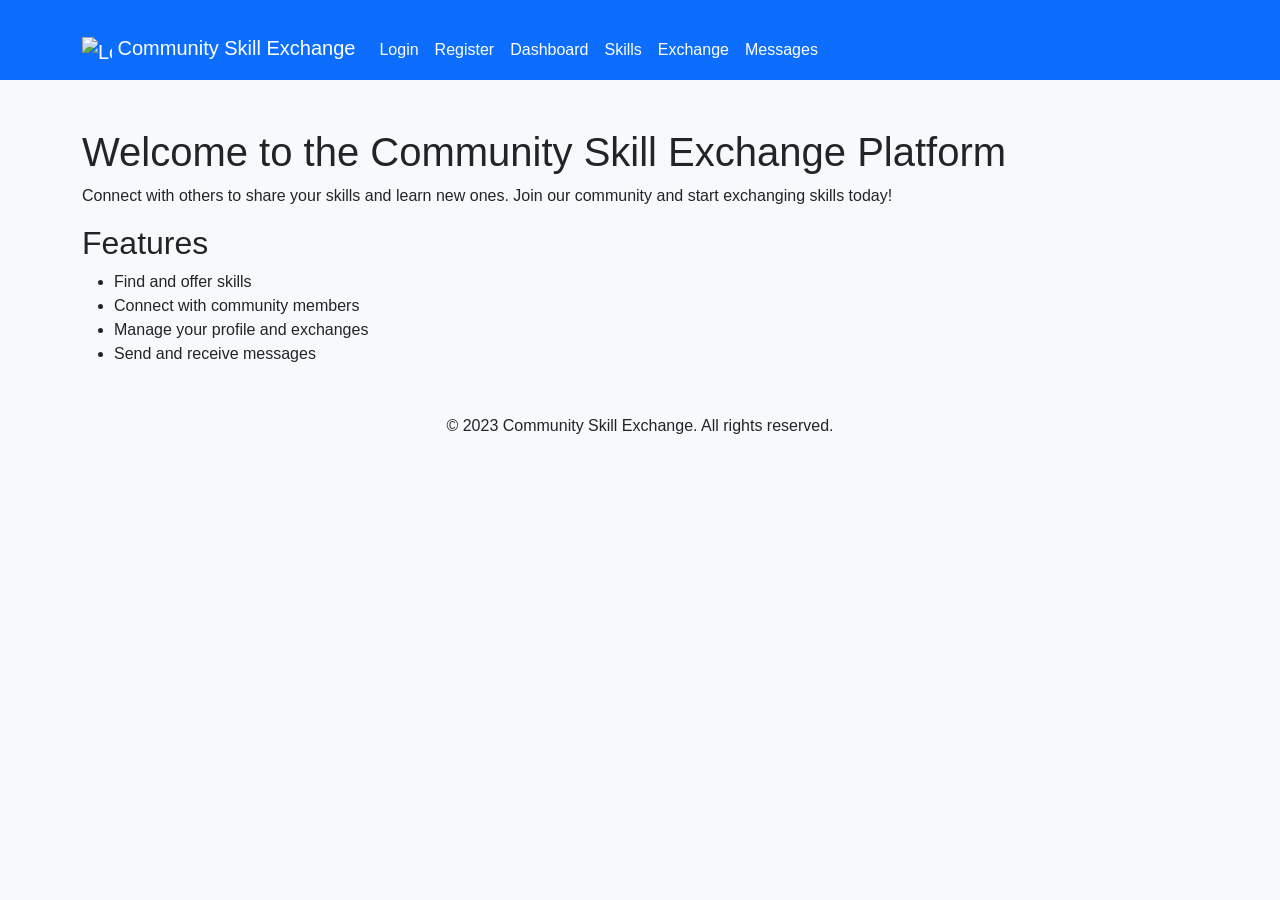
==== index.html @ 723afd42 "initial" ====
<!DOCTYPE html>
<html lang="en">
<head>
    <meta charset="UTF-8">
    <meta name="viewport" content="width=device-width, initial-scale=1.0">
    <title>Community Skill Exchange</title>
    <link href="https://cdn.jsdelivr.net/npm/bootstrap@5.3.0-alpha1/dist/css/bootstrap.min.css" rel="stylesheet">
    <link rel="stylesheet" href="css/style.css">

    <link rel="stylesheet" href="https://cdnjs.cloudflare.com/ajax/libs/font-awesome/6.2.1/css/all.min.css">
</head>
<body>
    <header>
        <nav class="navbar navbar-expand-lg navbar-dark bg-primary">
    
            <div class="container">
                <a class="navbar-brand" href="../index.html">
                    <img src="../images/logo.svg" alt="Logo" width="30" height="30" class="d-inline-block align-text-top">
                    Community Skill Exchange
                </a>
                <button class="navbar-toggler" type="button" data-bs-toggle="collapse" data-bs-target="#navbarNav" 
                        aria-controls="navbarNav" aria-expanded="false" aria-label="Toggle navigation">
                    <span class="navbar-toggler-icon"></span>
                </button>
            <div class="collapse navbar-collapse" id="navbarNav">
                <ul class="navbar-nav">
                    <li class="nav-item">
                        <a class="nav-link" href="pages/login.html">Login</a>
                    </li>
                    <li class="nav-item">
                        <a class="nav-link" href="pages/register.html">Register</a>
                    </li>
                    <li class="nav-item">
                        <a class="nav-link" href="pages/dashboard.html">Dashboard</a>
                    </li>
                    <li class="nav-item">
                        <a class="nav-link" href="pages/skills.html">Skills</a>
                    </li>
                    <li class="nav-item">
                        <a class="nav-link" href="pages/exchange.html">Exchange</a>
                    </li>
                    <li class="nav-item">
                        <a class="nav-link" href="pages/messages.html">Messages</a>
                    </li>
                </ul>
            </div>
        </nav>
    </header>
    <main class="container mt-5">
        <h1>Welcome to the Community Skill Exchange Platform</h1>
        <p>Connect with others to share your skills and learn new ones. Join our community and start exchanging skills today!</p>
        <div class="features">
            <h2>Features</h2>
            <ul>
                <li>Find and offer skills</li>
                <li>Connect with community members</li>
                <li>Manage your profile and exchanges</li>
                <li>Send and receive messages</li>
            </ul>
        </div>
    </main>
    <footer class="text-center mt-5">
        <p>&copy; 2023 Community Skill Exchange. All rights reserved.</p>
    </footer>
    <script src="https://cdn.jsdelivr.net/npm/bootstrap@5.3.0-alpha1/dist/js/bootstrap.bundle.min.js"></script>
    <script src="js/main.js"></script>
</body>
</html>
---- css/style.css ----
body {
    font-family: Arial, sans-serif;
    background-color: #f8f9fa;
    margin: 0;
    padding: 0;
}

.navbar {
    background-color: #007bff;
}

.navbar-brand, .navbar-nav .nav-link {
    color: white !important;
}

.navbar-brand:hover, .navbar-nav .nav-link:hover {
    color: #e2e6ea !important;
}

.container {
    margin-top: 20px;
}

.card {
    margin-bottom: 20px;
}

.footer {
    background-color: #343a40;
    color: white;
    text-align: center;
    padding: 10px 0;
    position: relative;
    bottom: 0;
    width: 100%;
}

.btn-custom {
    background-color: #28a745;
    color: white;
}

.btn-custom:hover {
    background-color: #218838;
}

.form-control:focus {
    border-color: #007bff;
    box-shadow: none;
}

.error-message {
    color: red;
    font-size: 0.9em;
}

.success-message {
    color: green;
    font-size: 0.9em;
}
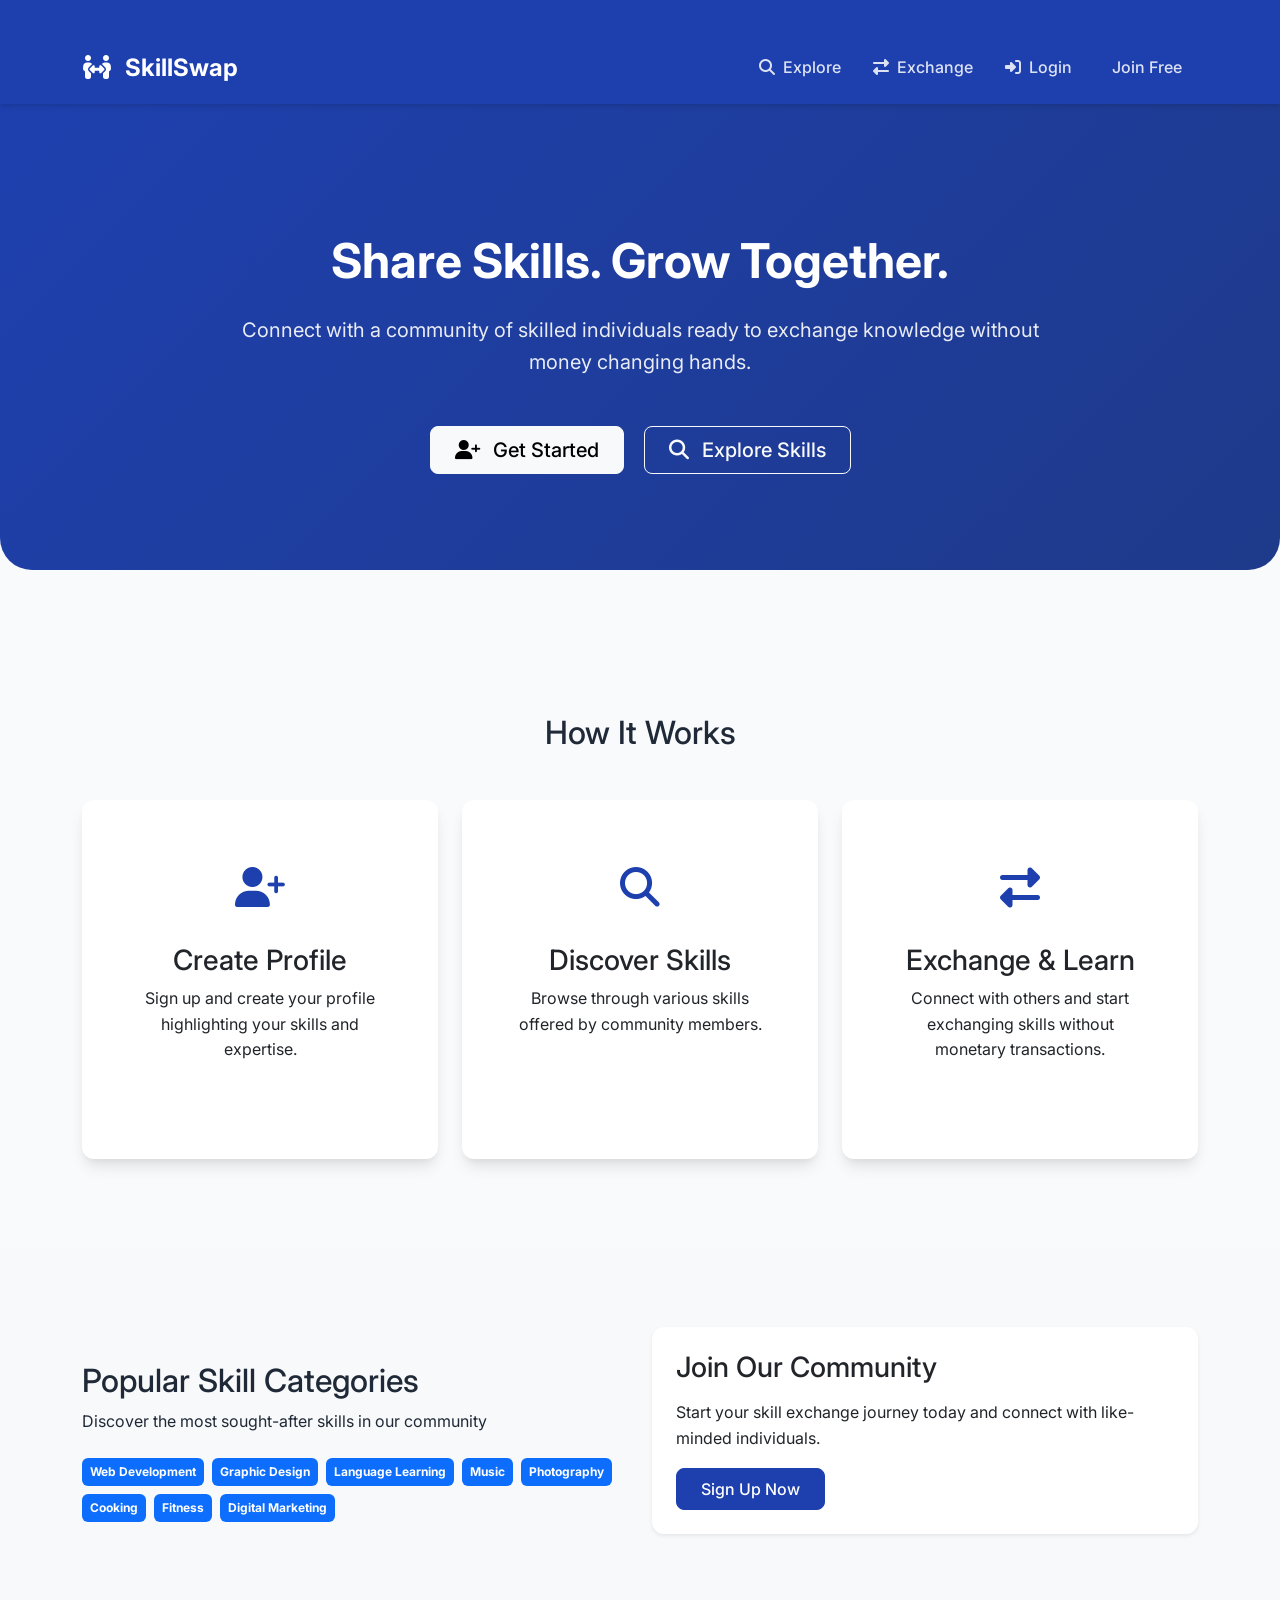
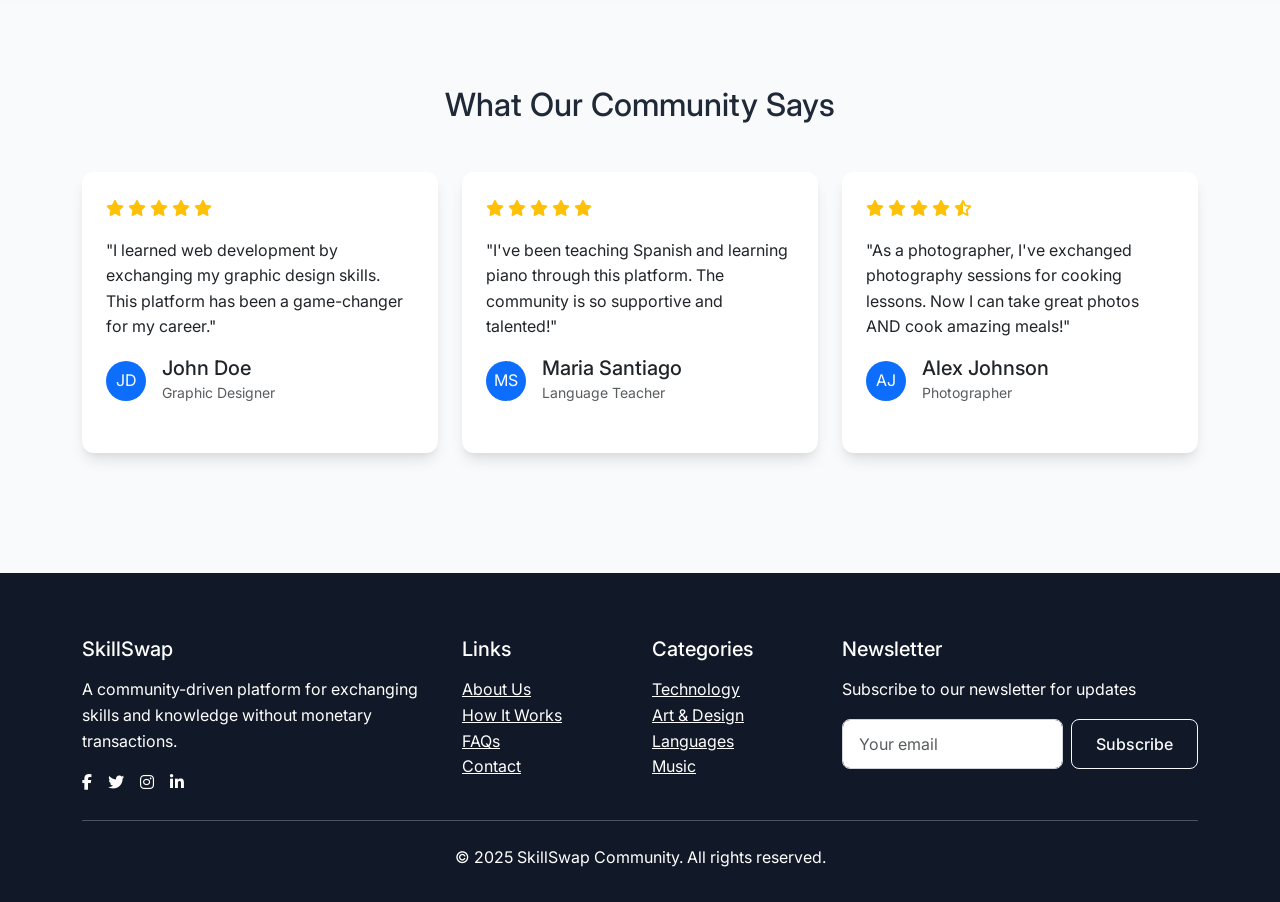
==== commit 36d7b0b8: "After Css" ====
--- a/index.html
+++ b/index.html
@@ -1,67 +1,263 @@
+
 <!DOCTYPE html>
 <html lang="en">
 <head>
     <meta charset="UTF-8">
     <meta name="viewport" content="width=device-width, initial-scale=1.0">
-    <title>Community Skill Exchange</title>
+    <title>Community Skill Exchange - Share & Learn Skills</title>
+    <link rel="preconnect" href="https://fonts.googleapis.com">
+    <link rel="preconnect" href="https://fonts.gstatic.com" crossorigin>
+    <link href="https://fonts.googleapis.com/css2?family=Inter:wght@300;400;500;600;700&display=swap" rel="stylesheet">
     <link href="https://cdn.jsdelivr.net/npm/bootstrap@5.3.0-alpha1/dist/css/bootstrap.min.css" rel="stylesheet">
+    <link rel="stylesheet" href="https://cdnjs.cloudflare.com/ajax/libs/font-awesome/6.2.1/css/all.min.css">
     <link rel="stylesheet" href="css/style.css">
-
-    <link rel="stylesheet" href="https://cdnjs.cloudflare.com/ajax/libs/font-awesome/6.2.1/css/all.min.css">
 </head>
 <body>
     <header>
-        <nav class="navbar navbar-expand-lg navbar-dark bg-primary">
-    
-            <div class="container">
-                <a class="navbar-brand" href="../index.html">
-                    <img src="../images/logo.svg" alt="Logo" width="30" height="30" class="d-inline-block align-text-top">
-                    Community Skill Exchange
+        <nav class="navbar navbar-expand-lg navbar-dark">
+            <div class="container">
+                <a class="navbar-brand" href="index.html">
+                    <i class="fas fa-people-arrows me-2"></i>
+                    SkillSwap
                 </a>
                 <button class="navbar-toggler" type="button" data-bs-toggle="collapse" data-bs-target="#navbarNav" 
                         aria-controls="navbarNav" aria-expanded="false" aria-label="Toggle navigation">
                     <span class="navbar-toggler-icon"></span>
                 </button>
-            <div class="collapse navbar-collapse" id="navbarNav">
-                <ul class="navbar-nav">
-                    <li class="nav-item">
-                        <a class="nav-link" href="pages/login.html">Login</a>
-                    </li>
-                    <li class="nav-item">
-                        <a class="nav-link" href="pages/register.html">Register</a>
-                    </li>
-                    <li class="nav-item">
-                        <a class="nav-link" href="pages/dashboard.html">Dashboard</a>
-                    </li>
-                    <li class="nav-item">
-                        <a class="nav-link" href="pages/skills.html">Skills</a>
-                    </li>
-                    <li class="nav-item">
-                        <a class="nav-link" href="pages/exchange.html">Exchange</a>
-                    </li>
-                    <li class="nav-item">
-                        <a class="nav-link" href="pages/messages.html">Messages</a>
-                    </li>
-                </ul>
+                <div class="collapse navbar-collapse" id="navbarNav">
+                    <ul class="navbar-nav ms-auto">
+                        <li class="nav-item">
+                            <a class="nav-link" href="pages/skills.html">
+                                <i class="fas fa-search me-1"></i> Explore
+                            </a>
+                        </li>
+                        <li class="nav-item">
+                            <a class="nav-link" href="pages/exchange.html">
+                                <i class="fas fa-exchange-alt me-1"></i> Exchange
+                            </a>
+                        </li>
+                        <li class="nav-item">
+                            <a class="nav-link" href="pages/login.html">
+                                <i class="fas fa-sign-in-alt me-1"></i> Login
+                            </a>
+                        </li>
+                        <li class="nav-item">
+                            <a class="nav-link btn btn-outline-light ms-2 px-3" href="pages/register.html">
+                                Join Free
+                            </a>
+                        </li>
+                    </ul>
+                </div>
             </div>
         </nav>
+        
+        <section class="hero-section">
+            <div class="container">
+                <h1 class="animate-on-scroll">Share Skills. Grow Together.</h1>
+                <p class="mb-4 animate-on-scroll">Connect with a community of skilled individuals ready to exchange knowledge without money changing hands.</p>
+                <div class="mt-5 animate-on-scroll">
+                    <a href="pages/register.html" class="btn btn-light btn-lg me-3">
+                        <i class="fas fa-user-plus me-2"></i> Get Started
+                    </a>
+                    <a href="pages/skills.html" class="btn btn-outline-light btn-lg">
+                        <i class="fas fa-search me-2"></i> Explore Skills
+                    </a>
+                </div>
+            </div>
+        </section>
     </header>
-    <main class="container mt-5">
-        <h1>Welcome to the Community Skill Exchange Platform</h1>
-        <p>Connect with others to share your skills and learn new ones. Join our community and start exchanging skills today!</p>
-        <div class="features">
-            <h2>Features</h2>
-            <ul>
-                <li>Find and offer skills</li>
-                <li>Connect with community members</li>
-                <li>Manage your profile and exchanges</li>
-                <li>Send and receive messages</li>
-            </ul>
+    
+    <main>
+        <section class="features-section">
+            <div class="container">
+                <h2 class="text-center mb-5">How It Works</h2>
+                <div class="row">
+                    <div class="col-md-4 mb-4 animate-on-scroll">
+                        <div class="card feature-card h-100">
+                            <div class="card-body">
+                                <div class="feature-icon">
+                                    <i class="fas fa-user-plus"></i>
+                                </div>
+                                <h3>Create Profile</h3>
+                                <p>Sign up and create your profile highlighting your skills and expertise.</p>
+                            </div>
+                        </div>
+                    </div>
+                    <div class="col-md-4 mb-4 animate-on-scroll">
+                        <div class="card feature-card h-100">
+                            <div class="card-body">
+                                <div class="feature-icon">
+                                    <i class="fas fa-search"></i>
+                                </div>
+                                <h3>Discover Skills</h3>
+                                <p>Browse through various skills offered by community members.</p>
+                            </div>
+                        </div>
+                    </div>
+                    <div class="col-md-4 mb-4 animate-on-scroll">
+                        <div class="card feature-card h-100">
+                            <div class="card-body">
+                                <div class="feature-icon">
+                                    <i class="fas fa-exchange-alt"></i>
+                                </div>
+                                <h3>Exchange & Learn</h3>
+                                <p>Connect with others and start exchanging skills without monetary transactions.</p>
+                            </div>
+                        </div>
+                    </div>
+                </div>
+            </div>
+        </section>
+        
+        <section class="bg-light py-5 animate-on-scroll">
+            <div class="container">
+                <div class="row align-items-center">
+                    <div class="col-lg-6 mb-4 mb-lg-0">
+                        <h2>Popular Skill Categories</h2>
+                        <p class="mb-4">Discover the most sought-after skills in our community</p>
+                        <div class="d-flex flex-wrap gap-2">
+                            <span class="badge bg-primary p-2">Web Development</span>
+                            <span class="badge bg-primary p-2">Graphic Design</span>
+                            <span class="badge bg-primary p-2">Language Learning</span>
+                            <span class="badge bg-primary p-2">Music</span>
+                            <span class="badge bg-primary p-2">Photography</span>
+                            <span class="badge bg-primary p-2">Cooking</span>
+                            <span class="badge bg-primary p-2">Fitness</span>
+                            <span class="badge bg-primary p-2">Digital Marketing</span>
+                        </div>
+                    </div>
+                    <div class="col-lg-6">
+                        <div class="card border-0 shadow-sm">
+                            <div class="card-body p-4">
+                                <h3 class="mb-3">Join Our Community</h3>
+                                <p>Start your skill exchange journey today and connect with like-minded individuals.</p>
+                                <a href="pages/register.html" class="btn btn-primary">Sign Up Now</a>
+                            </div>
+                        </div>
+                    </div>
+                </div>
+            </div>
+        </section>
+        
+        <section class="py-5 animate-on-scroll">
+            <div class="container">
+                <h2 class="text-center mb-5">What Our Community Says</h2>
+                <div class="row">
+                    <div class="col-md-4 mb-4">
+                        <div class="card h-100">
+                            <div class="card-body">
+                                <div class="mb-3">
+                                    <i class="fas fa-star text-warning"></i>
+                                    <i class="fas fa-star text-warning"></i>
+                                    <i class="fas fa-star text-warning"></i>
+                                    <i class="fas fa-star text-warning"></i>
+                                    <i class="fas fa-star text-warning"></i>
+                                </div>
+                                <p class="card-text">"I learned web development by exchanging my graphic design skills. This platform has been a game-changer for my career."</p>
+                                <div class="d-flex align-items-center mt-3">
+                                    <div class="bg-primary rounded-circle text-white d-flex align-items-center justify-content-center" style="width: 40px; height: 40px;">JD</div>
+                                    <div class="ms-3">
+                                        <h5 class="mb-0">John Doe</h5>
+                                        <small class="text-muted">Graphic Designer</small>
+                                    </div>
+                                </div>
+                            </div>
+                        </div>
+                    </div>
+                    <div class="col-md-4 mb-4">
+                        <div class="card h-100">
+                            <div class="card-body">
+                                <div class="mb-3">
+                                    <i class="fas fa-star text-warning"></i>
+                                    <i class="fas fa-star text-warning"></i>
+                                    <i class="fas fa-star text-warning"></i>
+                                    <i class="fas fa-star text-warning"></i>
+                                    <i class="fas fa-star text-warning"></i>
+                                </div>
+                                <p class="card-text">"I've been teaching Spanish and learning piano through this platform. The community is so supportive and talented!"</p>
+                                <div class="d-flex align-items-center mt-3">
+                                    <div class="bg-primary rounded-circle text-white d-flex align-items-center justify-content-center" style="width: 40px; height: 40px;">MS</div>
+                                    <div class="ms-3">
+                                        <h5 class="mb-0">Maria Santiago</h5>
+                                        <small class="text-muted">Language Teacher</small>
+                                    </div>
+                                </div>
+                            </div>
+                        </div>
+                    </div>
+                    <div class="col-md-4 mb-4">
+                        <div class="card h-100">
+                            <div class="card-body">
+                                <div class="mb-3">
+                                    <i class="fas fa-star text-warning"></i>
+                                    <i class="fas fa-star text-warning"></i>
+                                    <i class="fas fa-star text-warning"></i>
+                                    <i class="fas fa-star text-warning"></i>
+                                    <i class="fas fa-star-half-alt text-warning"></i>
+                                </div>
+                                <p class="card-text">"As a photographer, I've exchanged photography sessions for cooking lessons. Now I can take great photos AND cook amazing meals!"</p>
+                                <div class="d-flex align-items-center mt-3">
+                                    <div class="bg-primary rounded-circle text-white d-flex align-items-center justify-content-center" style="width: 40px; height: 40px;">AJ</div>
+                                    <div class="ms-3">
+                                        <h5 class="mb-0">Alex Johnson</h5>
+                                        <small class="text-muted">Photographer</small>
+                                    </div>
+                                </div>
+                            </div>
+                        </div>
+                    </div>
+                </div>
+            </div>
+        </section>
+    </main>
+    
+    <footer class="footer">
+        <div class="container">
+            <div class="row">
+                <div class="col-md-4 mb-4 mb-md-0">
+                    <h5 class="mb-3">SkillSwap</h5>
+                    <p>A community-driven platform for exchanging skills and knowledge without monetary transactions.</p>
+                    <div class="d-flex gap-3 mt-3">
+                        <a href="#" class="text-white"><i class="fab fa-facebook-f"></i></a>
+                        <a href="#" class="text-white"><i class="fab fa-twitter"></i></a>
+                        <a href="#" class="text-white"><i class="fab fa-instagram"></i></a>
+                        <a href="#" class="text-white"><i class="fab fa-linkedin-in"></i></a>
+                    </div>
+                </div>
+                <div class="col-md-2 mb-4 mb-md-0">
+                    <h5 class="mb-3">Links</h5>
+                    <ul class="list-unstyled">
+                        <li><a href="#" class="text-white">About Us</a></li>
+                        <li><a href="#" class="text-white">How It Works</a></li>
+                        <li><a href="#" class="text-white">FAQs</a></li>
+                        <li><a href="#" class="text-white">Contact</a></li>
+                    </ul>
+                </div>
+                <div class="col-md-2 mb-4 mb-md-0">
+                    <h5 class="mb-3">Categories</h5>
+                    <ul class="list-unstyled">
+                        <li><a href="#" class="text-white">Technology</a></li>
+                        <li><a href="#" class="text-white">Art & Design</a></li>
+                        <li><a href="#" class="text-white">Languages</a></li>
+                        <li><a href="#" class="text-white">Music</a></li>
+                    </ul>
+                </div>
+                <div class="col-md-4">
+                    <h5 class="mb-3">Newsletter</h5>
+                    <p>Subscribe to our newsletter for updates</p>
+                    <form class="d-flex">
+                        <input type="email" class="form-control me-2" placeholder="Your email">
+                        <button class="btn btn-outline-light" type="submit">Subscribe</button>
+                    </form>
+                </div>
+            </div>
+            <hr class="my-4 bg-white">
+            <div class="text-center">
+                <p class="mb-0">&copy; 2025 SkillSwap Community. All rights reserved.</p>
+            </div>
         </div>
-    </main>
-    <footer class="text-center mt-5">
-        <p>&copy; 2023 Community Skill Exchange. All rights reserved.</p>
     </footer>
+
     <script src="https://cdn.jsdelivr.net/npm/bootstrap@5.3.0-alpha1/dist/js/bootstrap.bundle.min.js"></script>
     <script src="js/main.js"></script>
 </body>
--- a/css/style.css
+++ b/css/style.css
@@ -1,60 +1,269 @@
-body {
-    font-family: Arial, sans-serif;
-    background-color: #f8f9fa;
+:root {
+    --primary-color: #1E40AF;   /* Deep blue for a robust, professional feel */
+    --primary-dark: #1E3A8A;    /* A slightly darker shade to emphasize elements */
+    --secondary-color: #F59E0B; /* Warm amber to offer a friendly accent */
+    --secondary-dark: #D97706;  /* A deeper amber for active states or highlights */
+    --light-color: #F3F4F6;     /* Soft light gray, keeping the design airy */
+    --dark-color: #111827;      /* Nearly black for strong text contrast */
+    --gray-color: #6B7280;      /* Medium gray for subtle details */
+    --danger-color: #DC2626;    /* A clear red to signal warnings/errors */
+    --success-color: #16A34A;   /* A vibrant green for success states */
+  }
+  body {
+    font-family: 'Inter', -apple-system, BlinkMacSystemFont, sans-serif;
+    background-color: #f9fafb;
     margin: 0;
     padding: 0;
-}
-
-.navbar {
-    background-color: #007bff;
-}
-
-.navbar-brand, .navbar-nav .nav-link {
+    color: #1f2937;
+    line-height: 1.6;
+  }
+  
+
+  .navbar {
+    background-color: var(--primary-color);
+    box-shadow: 0 4px 6px -1px rgba(0, 0, 0, 0.1), 0 2px 4px -1px rgba(0, 0, 0, 0.06);
+    padding: 0.75rem 0;
+  }
+  
+  .navbar-brand {
+    font-weight: 700;
+    font-size: 1.5rem;
+  }
+  
+  .navbar-dark .navbar-nav .nav-link {
+    color: rgba(255, 255, 255, 0.85) !important;
+    font-weight: 500;
+    transition: color 0.15s ease-in-out;
+    padding: 0.5rem 1rem;
+    border-radius: 0.25rem;
+  }
+  
+  .navbar-dark .navbar-nav .nav-link:hover {
     color: white !important;
-}
-
-.navbar-brand:hover, .navbar-nav .nav-link:hover {
-    color: #e2e6ea !important;
-}
-
-.container {
-    margin-top: 20px;
-}
-
-.card {
-    margin-bottom: 20px;
-}
-
-.footer {
-    background-color: #343a40;
+    background-color: rgba(255, 255, 255, 0.1);
+  }
+  
+  .navbar-dark .navbar-nav .nav-link.active {
+    color: white !important;
+    background-color: rgba(255, 255, 255, 0.2);
+  }
+  
+
+  .container {
+    margin-top: 2rem;
+  }
+  
+  .card {
+    border: none;
+    border-radius: 0.75rem;
+    box-shadow: 0 10px 15px -3px rgba(0, 0, 0, 0.1), 0 4px 6px -2px rgba(0, 0, 0, 0.05);
+    margin-bottom: 1.5rem;
+    transition: transform 0.2s ease, box-shadow 0.2s ease;
+  }
+  
+  .card:hover {
+    transform: translateY(-5px);
+    box-shadow: 0 20px 25px -5px rgba(0, 0, 0, 0.1), 0 10px 10px -5px rgba(0, 0, 0, 0.04);
+  }
+  
+  .card-body {
+    padding: 1.5rem;
+  }
+  
+  .card-title {
+    color: var(--dark-color);
+    font-weight: 600;
+    margin-bottom: 1rem;
+  }
+  
+
+  .btn {
+    padding: 0.5rem 1.5rem;
+    border-radius: 0.5rem;
+    font-weight: 500;
+    transition: all 0.2s ease;
+  }
+  
+  .btn-primary {
+    background-color: var(--primary-color);
+    border-color: var(--primary-color);
+  }
+  
+  .btn-primary:hover, .btn-primary:focus {
+    background-color: var(--primary-dark);
+    border-color: var(--primary-dark);
+    transform: translateY(-1px);
+    box-shadow: 0 4px 6px -1px rgba(0, 0, 0, 0.1), 0 2px 4px -1px rgba(0, 0, 0, 0.06);
+  }
+  
+  .btn-secondary {
+    background-color: var(--secondary-color);
+    border-color: var(--secondary-color);
+  }
+  
+  .btn-secondary:hover, .btn-secondary:focus {
+    background-color: var(--secondary-dark);
+    border-color: var(--secondary-dark);
+  }
+  
+
+  .form-control {
+    border-radius: 0.5rem;
+    padding: 0.75rem 1rem;
+    border: 1px solid #d1d5db;
+    transition: border-color 0.15s ease-in-out, box-shadow 0.15s ease-in-out;
+  }
+  
+  .form-control:focus {
+    border-color: var(--primary-color);
+    box-shadow: 0 0 0 3px rgba(79, 70, 229, 0.25);
+  }
+  
+  .form-label {
+    font-weight: 500;
+    margin-bottom: 0.5rem;
+    color: #4b5563;
+  }
+  
+
+  .error-message {
+    color: var(--danger-color);
+    font-size: 0.875rem;
+    margin-top: 0.25rem;
+  }
+  
+  .success-message {
+    color: var(--success-color);
+    font-size: 0.875rem;
+    margin-top: 0.25rem;
+  }
+  
+
+  .footer {
+    background-color: var(--dark-color);
+    color: white;
+    padding: 2rem 0;
+    margin-top: 3rem;
+  }
+  
+
+  .hero-section {
+    padding: 6rem 0;
+    background: linear-gradient(135deg, var(--primary-color), var(--primary-dark));
     color: white;
     text-align: center;
-    padding: 10px 0;
-    position: relative;
-    bottom: 0;
-    width: 100%;
-}
-
-.btn-custom {
-    background-color: #28a745;
-    color: white;
-}
-
-.btn-custom:hover {
-    background-color: #218838;
-}
-
-.form-control:focus {
-    border-color: #007bff;
-    box-shadow: none;
-}
-
-.error-message {
-    color: red;
-    font-size: 0.9em;
-}
-
-.success-message {
-    color: green;
-    font-size: 0.9em;
-}+    border-radius: 0 0 2rem 2rem;
+    margin-bottom: 3rem;
+  }
+  
+  .hero-section h1 {
+    font-size: 3rem;
+    font-weight: 700;
+    margin-bottom: 1.5rem;
+  }
+  
+  .hero-section p {
+    font-size: 1.25rem;
+    max-width: 800px;
+    margin: 0 auto;
+    opacity: 0.9;
+  }
+  
+  .features-section {
+    padding: 4rem 0;
+  }
+  
+  .feature-card {
+    text-align: center;
+    padding: 2rem;
+  }
+  
+  .feature-icon {
+    font-size: 2.5rem;
+    color: var(--primary-color);
+    margin-bottom: 1.5rem;
+  }
+  
+
+  .skill-card {
+    height: 100%;
+    display: flex;
+    flex-direction: column;
+  }
+  
+  .skill-card .card-body {
+    flex: 1;
+  }
+  
+  .skill-level {
+    display: inline-block;
+    padding: 0.25rem 0.75rem;
+    border-radius: 9999px;
+    font-size: 0.75rem;
+    font-weight: 600;
+    margin-bottom: 1rem;
+  }
+  
+  .level-beginner {
+    background-color: #dbeafe;
+    color: #1e40af;
+  }
+  
+  .level-intermediate {
+    background-color: #fef3c7;
+    color: #92400e;
+  }
+  
+  .level-expert {
+    background-color: #dcfce7;
+    color: #166534;
+  }
+  
+
+  .profile-header {
+    background-color: white;
+    padding: 2rem;
+    border-radius: 0.75rem;
+    box-shadow: 0 4px 6px -1px rgba(0, 0, 0, 0.1), 0 2px 4px -1px rgba(0, 0, 0, 0.06);
+    margin-bottom: 2rem;
+  }
+  
+  .profile-avatar {
+    width: 120px;
+    height: 120px;
+    border-radius: 50%;
+    object-fit: cover;
+    border: 4px solid white;
+    box-shadow: 0 4px 6px -1px rgba(0, 0, 0, 0.1);
+  }
+  
+
+  .message-list {
+    max-height: 500px;
+    overflow-y: auto;
+  }
+  
+  .message-item {
+    border-radius: 0.5rem;
+    margin-bottom: 1rem;
+    transition: transform 0.2s ease;
+  }
+  
+  .message-item:hover {
+    transform: translateX(5px);
+  }
+  
+
+  .bg-gradient-primary {
+    background: linear-gradient(135deg, var(--primary-color), var(--primary-dark));
+  }
+  
+  .text-gradient {
+    background: linear-gradient(135deg, var(--primary-color), var(--secondary-color));
+    -webkit-background-clip: text;
+    background-clip: text;
+    -webkit-text-fill-color: transparent;
+    color: transparent;
+  } 
+
+  
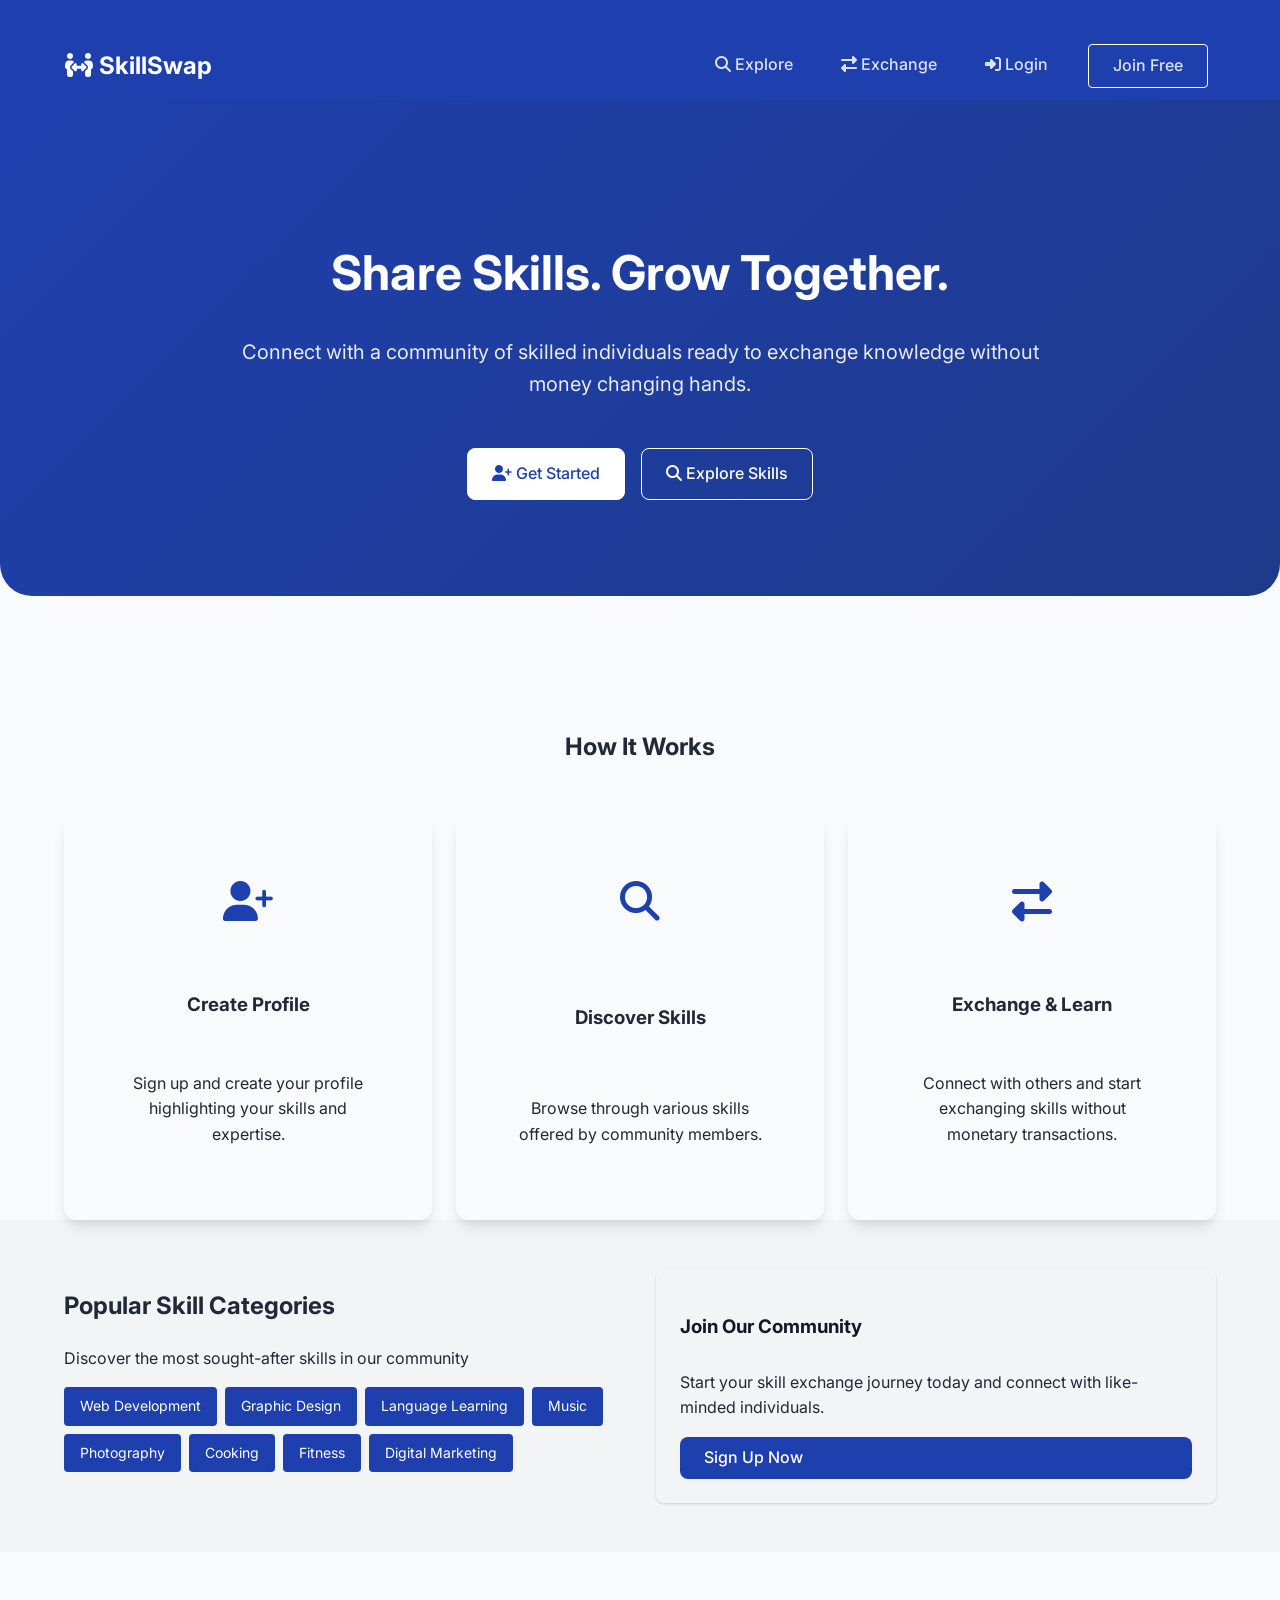
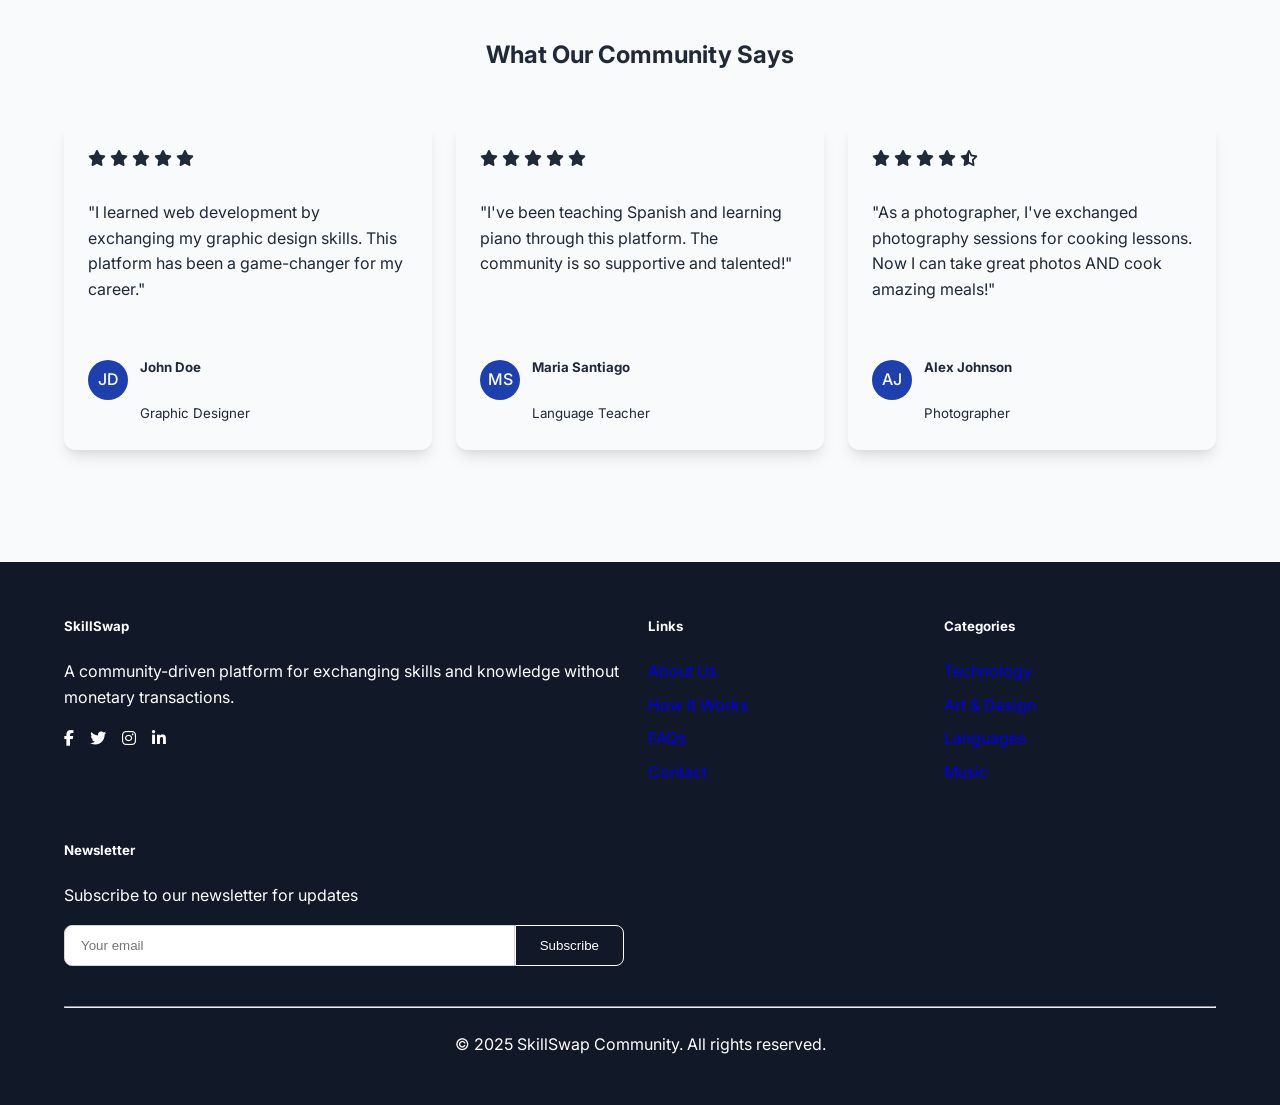
==== commit 42b8c0ac: "Before dynamicness" ====
--- a/index.html
+++ b/index.html
@@ -1,4 +1,5 @@
 
+<!-- 
 <!DOCTYPE html>
 <html lang="en">
 <head>
@@ -261,4 +262,265 @@
     <script src="https://cdn.jsdelivr.net/npm/bootstrap@5.3.0-alpha1/dist/js/bootstrap.bundle.min.js"></script>
     <script src="js/main.js"></script>
 </body>
+</html> -->
+<!DOCTYPE html>
+<html lang="en">
+<head>
+    <meta charset="UTF-8">
+    <meta name="viewport" content="width=device-width, initial-scale=1.0">
+    <title>Community Skill Exchange - Share & Learn Skills</title>
+    <link rel="preconnect" href="https://fonts.googleapis.com">
+    <link rel="preconnect" href="https://fonts.gstatic.com" crossorigin>
+    <link href="https://fonts.googleapis.com/css2?family=Inter:wght@300;400;500;600;700&display=swap" rel="stylesheet">
+    <!-- REMOVED Bootstrap CSS -->
+    <link rel="stylesheet" href="https://cdnjs.cloudflare.com/ajax/libs/font-awesome/6.2.1/css/all.min.css">
+    <link rel="stylesheet" href="css/index.css">  <!-- Link to the new index.css -->
+</head>
+<body data-pg-name="index">
+    <header>
+        <nav class="site-navbar">
+            <div class="navbar-container">
+                <a class="navbar-brand" href="index.html">
+                    <i class="fas fa-people-arrows me-2"></i>
+                    SkillSwap
+                </a>
+                <button class="navbar-toggler" type="button" data-bs-toggle="collapse" data-bs-target="#navbarNav" 
+                        aria-controls="navbarNav" aria-expanded="false" aria-label="Toggle navigation">
+                    <span class="navbar-toggler-icon"></span>
+                </button>
+                <div class="navbar-collapse" id="navbarNav">
+                    <ul class="navbar-nav">
+                        <li class="nav-item">
+                            <a class="nav-link" href="pages/skills.html">
+                                <i class="fas fa-search me-1"></i> Explore
+                            </a>
+                        </li>
+                        <li class="nav-item">
+                            <a class="nav-link" href="pages/exchange.html">
+                                <i class="fas fa-exchange-alt me-1"></i> Exchange
+                            </a>
+                        </li>
+                        <li class="nav-item">
+                            <a class="nav-link" href="pages/login.html">
+                                <i class="fas fa-sign-in-alt me-1"></i> Login
+                            </a>
+                        </li>
+                        <li class="nav-item">
+                            <a class="nav-link nav-btn" href="pages/register.html">
+                                Join Free
+                            </a>
+                        </li>
+                    </ul>
+                </div>
+            </div>
+        </nav>
+        
+        <section class="hero-section">
+            <div class="hero-container">
+                <h1 class="animate-on-scroll">Share Skills. Grow Together.</h1>
+                <p class="mb-4 animate-on-scroll">Connect with a community of skilled individuals ready to exchange knowledge without money changing hands.</p>
+                <div class="hero-buttons animate-on-scroll">
+                    <a href="pages/register.html" class="hero-btn hero-btn-primary">
+                        <i class="fas fa-user-plus me-2"></i> Get Started
+                    </a>
+                    <a href="pages/skills.html" class="hero-btn hero-btn-secondary">
+                        <i class="fas fa-search me-2"></i> Explore Skills
+                    </a>
+                </div>
+            </div>
+        </section>
+    </header>
+    
+    <main>
+        <section class="features-section">
+            <div class="features-container">
+                <h2 class="section-title">How It Works</h2>
+                <div class="features-grid">
+                    <div class="feature-item animate-on-scroll">
+                        <div class="feature-card">
+                            <div class="card-body">
+                                <div class="feature-icon">
+                                    <i class="fas fa-user-plus"></i>
+                                </div>
+                                <h3>Create Profile</h3>
+                                <p>Sign up and create your profile highlighting your skills and expertise.</p>
+                            </div>
+                        </div>
+                    </div>
+                    <div class="feature-item animate-on-scroll">
+                        <div class="feature-card">
+                            <div class="card-body">
+                                <div class="feature-icon">
+                                    <i class="fas fa-search"></i>
+                                </div>
+                                <h3>Discover Skills</h3>
+                                <p>Browse through various skills offered by community members.</p>
+                            </div>
+                        </div>
+                    </div>
+                    <div class="feature-item animate-on-scroll">
+                        <div class="feature-card">
+                            <div class="card-body">
+                                <div class="feature-icon">
+                                    <i class="fas fa-exchange-alt"></i>
+                                </div>
+                                <h3>Exchange & Learn</h3>
+                                <p>Connect with others and start exchanging skills without monetary transactions.</p>
+                            </div>
+                        </div>
+                    </div>
+                </div>
+            </div>
+        </section>
+        
+        <section class="popular-skills-section">
+            <div class="popular-skills-container">
+                <div class="popular-skills-content">
+                    <div class="skills-info">
+                        <h2>Popular Skill Categories</h2>
+                        <p class="mb-4">Discover the most sought-after skills in our community</p>
+                        <div class="skill-badges">
+                            <span class="skill-badge">Web Development</span>
+                            <span class="skill-badge">Graphic Design</span>
+                            <span class="skill-badge">Language Learning</span>
+                            <span class="skill-badge">Music</span>
+                            <span class="skill-badge">Photography</span>
+                            <span class="skill-badge">Cooking</span>
+                            <span class="skill-badge">Fitness</span>
+                            <span class="skill-badge">Digital Marketing</span>
+                        </div>
+                    </div>
+                    <div class="join-community-card">
+                        <div class="card-body">
+                            <h3 class="mb-3">Join Our Community</h3>
+                            <p>Start your skill exchange journey today and connect with like-minded individuals.</p>
+                            <a href="pages/register.html" class="cta-btn">Sign Up Now</a>
+                        </div>
+                    </div>
+                </div>
+            </div>
+        </section>
+        
+        <section class="testimonials-section">
+            <div class="testimonials-container">
+                <h2 class="section-title">What Our Community Says</h2>
+                <div class="testimonials-grid">
+                    <div class="testimonial-item">
+                        <div class="testimonial-card">
+                            <div class="card-body">
+                                <div class="stars">
+                                    <i class="fas fa-star text-warning"></i>
+                                    <i class="fas fa-star text-warning"></i>
+                                    <i class="fas fa-star text-warning"></i>
+                                    <i class="fas fa-star text-warning"></i>
+                                    <i class="fas fa-star text-warning"></i>
+                                </div>
+                                <p class="card-text">"I learned web development by exchanging my graphic design skills. This platform has been a game-changer for my career."</p>
+                                <div class="testimonial-author">
+                                    <div class="author-avatar">JD</div>
+                                    <div class="author-info">
+                                        <h5 class="mb-0">John Doe</h5>
+                                        <small class="text-muted">Graphic Designer</small>
+                                    </div>
+                                </div>
+                            </div>
+                        </div>
+                    </div>
+                    <div class="testimonial-item">
+                        <div class="testimonial-card">
+                            <div class="card-body">
+                                <div class="stars">
+                                    <i class="fas fa-star text-warning"></i>
+                                    <i class="fas fa-star text-warning"></i>
+                                    <i class="fas fa-star text-warning"></i>
+                                    <i class="fas fa-star text-warning"></i>
+                                    <i class="fas fa-star text-warning"></i>
+                                </div>
+                                <p class="card-text">"I've been teaching Spanish and learning piano through this platform. The community is so supportive and talented!"</p>
+                                <div class="testimonial-author">
+                                    <div class="author-avatar">MS</div>
+                                    <div class="author-info">
+                                        <h5 class="mb-0">Maria Santiago</h5>
+                                        <small class="text-muted">Language Teacher</small>
+                                    </div>
+                                </div>
+                            </div>
+                        </div>
+                    </div>
+                    <div class="testimonial-item">
+                        <div class="testimonial-card">
+                            <div class="card-body">
+                                <div class="stars">
+                                    <i class="fas fa-star text-warning"></i>
+                                    <i class="fas fa-star text-warning"></i>
+                                    <i class="fas fa-star text-warning"></i>
+                                    <i class="fas fa-star text-warning"></i>
+                                    <i class="fas fa-star-half-alt text-warning"></i>
+                                </div>
+                                <p class="card-text">"As a photographer, I've exchanged photography sessions for cooking lessons. Now I can take great photos AND cook amazing meals!"</p>
+                                <div class="testimonial-author">
+                                    <div class="author-avatar">AJ</div>
+                                    <div class="author-info">
+                                        <h5 class="mb-0">Alex Johnson</h5>
+                                        <small class="text-muted">Photographer</small>
+                                    </div>
+                                </div>
+                            </div>
+                        </div>
+                    </div>
+                </div>
+            </div>
+        </section>
+    </main>
+    
+    <footer class="site-footer">
+        <div class="footer-container">
+            <div class="footer-row">
+                <div class="footer-col">
+                    <h5 class="mb-3">SkillSwap</h5>
+                    <p>A community-driven platform for exchanging skills and knowledge without monetary transactions.</p>
+                    <div class="social-links">
+                        <a href="#" class="text-white"><i class="fab fa-facebook-f"></i></a>
+                        <a href="#" class="text-white"><i class="fab fa-twitter"></i></a>
+                        <a href="#" class="text-white"><i class="fab fa-instagram"></i></a>
+                        <a href="#" class="text-white"><i class="fab fa-linkedin-in"></i></a>
+                    </div>
+                </div>
+                <div class="footer-col">
+                    <h5 class="mb-3">Links</h5>
+                    <ul class="footer-links">
+                        <li><a href="#" class="text-white">About Us</a></li>
+                        <li><a href="#" class="text-white">How It Works</a></li>
+                        <li><a href="#" class="text-white">FAQs</a></li>
+                        <li><a href="#" class="text-white">Contact</a></li>
+                    </ul>
+                </div>
+                <div class="footer-col">
+                    <h5 class="mb-3">Categories</h5>
+                    <ul class="footer-links">
+                        <li><a href="#" class="text-white">Technology</a></li>
+                        <li><a href="#" class="text-white">Art & Design</a></li>
+                        <li><a href="#" class="text-white">Languages</a></li>
+                        <li><a href="#" class="text-white">Music</a></li>
+                    </ul>
+                </div>
+                <div class="footer-col">
+                    <h5 class="mb-3">Newsletter</h5>
+                    <p>Subscribe to our newsletter for updates</p>
+                    <form class="subscribe-form">
+                        <input type="email" class="form-control" placeholder="Your email">
+                        <button class="subscribe-btn" type="submit">Subscribe</button>
+                    </form>
+                </div>
+            </div>
+            <hr class="footer-divider">
+            <div class="copyright-text">
+                <p class="mb-0">© 2025 SkillSwap Community. All rights reserved.</p>
+            </div>
+        </div>
+    </footer>
+
+    <script src="https://cdn.jsdelivr.net/npm/bootstrap@5.3.0-alpha1/dist/js/bootstrap.bundle.min.js"></script>
+    <script src="js/main.js"></script>
+</body>
 </html>
--- a/css/index.css
+++ b/css/index.css
@@ -0,0 +1,477 @@
+
+body[data-pg-name="index"] {
+    font-family: 'Inter', -apple-system, BlinkMacSystemFont, sans-serif;
+    background-color: #f9fafb;
+    margin: 0;
+    padding: 0;
+    color: #1f2937;
+    line-height: 1.6;
+}
+
+
+/* Navbar */
+.site-navbar {
+    background-color: #1E40AF; /* var(--primary-color) */
+    box-shadow: 0 4px 6px -1px rgba(0, 0, 0, 0.1), 0 2px 4px -1px rgba(0, 0, 0, 0.06);
+    padding: 0.75rem 0;
+}
+
+.navbar-container {
+    margin-top: 2rem;
+    width: 90%;
+    max-width: 1200px; /* Bootstrap's .container max-width */
+    margin-left: auto;
+    margin-right: auto;
+    display: flex;
+    justify-content: space-between;
+    align-items: center;
+}
+.navbar-brand {
+    font-weight: 700;
+    font-size: 1.5rem;
+    color: white;
+    text-decoration: none;
+}
+
+.navbar-toggler {
+    border: none;
+    background: none;
+    color: rgba(255, 255, 255, 0.85);
+    cursor: pointer;
+    padding: 0.25rem 0.5rem;
+    font-size: 1.25rem; /* Approximate size */
+}
+.navbar-toggler:focus{
+   outline: none;
+}
+
+.navbar-toggler-icon {
+    display: inline-block;
+    width: 1.5em;
+    height: 1.5em;
+    vertical-align: middle;
+    background-image: url("data:image/svg+xml,%3Csvg xmlns='http://www.w3.org/2000/svg' viewBox='0 0 30 30'%3E%3Cpath stroke='rgba(255, 255, 255, 0.85)' stroke-linecap='round' stroke-miterlimit='10' stroke-width='2' d='M4 7h22M4 15h22M4 23h22'/%3E%3C/svg%3E");
+    background-repeat: no-repeat;
+    background-position: center;
+    background-size: 100%;
+}
+.navbar-collapse {
+    flex-grow: 1; /* Grow to take available space */
+
+}
+
+.navbar-nav {
+    display: flex;
+    list-style: none;
+    margin: 0;
+    padding: 0;
+    margin-left: auto; /* Push to the right */
+}
+
+.nav-item {
+    margin-left: 0.5rem;
+    margin-right: 0.5rem;
+}
+
+.nav-link {
+    color: rgba(255, 255, 255, 0.85) !important;
+    font-weight: 500;
+    transition: color 0.15s ease-in-out;
+    padding: 0.5rem 1rem;
+    border-radius: 0.25rem;
+    text-decoration: none; /* Remove underlines */
+    display: block; /* Make the entire area clickable */
+}
+
+.nav-link:hover {
+    color: white !important;
+    background-color: rgba(255, 255, 255, 0.1);
+}
+
+.nav-btn {
+    background-color: transparent;
+    border: 1px solid white;
+    color: white;
+    padding: 0.5rem 1.5rem;  /* px-3 */
+    border-radius: 0.25rem;
+    margin-left: 0.5rem;   /* ms-2 */
+    transition: background-color 0.2s, color 0.2s;
+}
+
+.nav-btn:hover {
+    background-color: white;
+    color: #1E40AF;
+}
+
+
+
+/* Hero Section */
+.hero-section {
+    padding: 6rem 0;
+    background: linear-gradient(135deg, #1E40AF, #1E3A8A); /* var(--primary-color), var(--primary-dark) */
+    color: white;
+    text-align: center;
+    border-radius: 0 0 2rem 2rem;
+    margin-bottom: 3rem;
+}
+
+.hero-container {
+    width: 90%;
+    max-width: 1200px;
+    margin-left: auto;
+    margin-right: auto;
+}
+
+.hero-section h1 {
+    font-size: 3rem;
+    font-weight: 700;
+    margin-bottom: 1.5rem;
+}
+
+.hero-section p {
+    font-size: 1.25rem;
+    max-width: 800px;
+    margin: 0 auto;
+    opacity: 0.9;
+    margin-bottom: 1rem; /* mb-4 */
+}
+
+.hero-buttons {
+    margin-top: 3rem; /* mt-5 */
+}
+
+.hero-btn {
+    padding: 0.75rem 1.5rem; /* btn-lg */
+    border-radius: 0.5rem;
+    font-weight: 500;
+    text-decoration: none;
+    display: inline-block; /* For margin to work */
+    transition: transform 0.2s, box-shadow 0.2s, background-color 0.2s, color 0.2s;
+}
+
+.hero-btn-primary {
+    background-color: white;
+    color: #1E40AF;
+    border: 1px solid white;
+     margin-right: 0.75rem; /*me-3*/
+}
+
+.hero-btn-secondary {
+    background-color: transparent;
+    color: white;
+    border: 1px solid white;
+}
+.hero-btn-primary:hover,
+.hero-btn-secondary:hover{
+     transform: translateY(-2px);
+}
+
+/* Features Section */
+.features-section {
+    padding: 4rem 0;
+}
+
+.features-container {
+    width: 90%;
+    max-width: 1200px;
+    margin-left: auto;
+    margin-right: auto;
+}
+
+.section-title {
+    text-align: center;
+    margin-bottom: 3rem; /* mb-5 */
+}
+
+.features-grid {
+    display: grid;
+    grid-template-columns: repeat(1, 1fr); /* Start with 1 column */
+    gap: 1.5rem; /* mb-4 and general gap */
+}
+
+@media (min-width: 768px) {
+    .features-grid {
+        grid-template-columns: repeat(3, 1fr); /* 3 columns on medium screens and up */
+    }
+    .navbar-collapse {
+        display: flex !important; /* Ensure it's displayed */
+    }
+     .navbar-toggler{
+        display:none;
+    }
+
+}
+
+.feature-item {
+    /* No specific styles here, as Bootstrap didn't directly style the column */
+}
+
+.feature-card {
+    text-align: center;
+    padding: 2rem;
+    border: none;
+    border-radius: 0.75rem;
+    box-shadow: 0 10px 15px -3px rgba(0, 0, 0, 0.1), 0 4px 6px -2px rgba(0, 0, 0, 0.05);
+    transition: transform 0.2s ease, box-shadow 0.2s ease;
+    height: 100%; /* Match Bootstrap's h-100 */
+     display: flex;
+    flex-direction: column;
+}
+
+.feature-card:hover {
+    transform: translateY(-5px);
+    box-shadow: 0 20px 25px -5px rgba(0, 0, 0, 0.1), 0 10px 10px -5px rgba(0, 0, 0, 0.04);
+}
+
+.card-body {
+    padding: 1.5rem;
+    flex: 1; /* Allow card-body to grow and push other elements */
+    display: flex;
+    flex-direction: column;
+
+}
+
+.feature-icon {
+    font-size: 2.5rem;
+    color: #1E40AF;
+    margin-bottom: 1.5rem;
+}
+.feature-card h3{
+    margin-top: auto; /* Push the title to the top */
+}
+.feature-card p {
+    margin-top: auto; /* Push the paragraph to the bottom */
+}
+
+/* Popular Skills Section */
+.popular-skills-section {
+    background-color: #F3F4F6; /* bg-light */
+    padding: 3rem 0; /* py-5 */
+}
+
+.popular-skills-container {
+    width: 90%;
+    max-width: 1200px;
+    margin: 0 auto;
+}
+
+.popular-skills-content {
+    display: flex;
+    flex-direction: column;
+    align-items: center;
+}
+
+@media (min-width: 992px) { /* lg breakpoint */
+    .popular-skills-content {
+        flex-direction: row;
+        align-items: center; /* Center vertically */
+    }
+    .skills-info {
+        flex: 1; /* Take up available space */
+        margin-bottom: 0; /* Remove margin on larger screens */
+        margin-right: 2rem;
+    }
+
+     .join-community-card {
+        flex: 1;
+    }
+}
+
+.skills-info {
+    margin-bottom: 2rem;
+}
+.skill-badges {
+    display: flex;
+    flex-wrap: wrap;
+    gap: 0.5rem; /* gap-2 */
+}
+
+.skill-badge {
+    background-color: #1E40AF; /* bg-primary */
+    color: white;
+    padding: 0.5rem 1rem; /* p-2 */
+    border-radius: 0.25rem;
+    font-size: 0.875rem;
+}
+.join-community-card {
+    border: none;
+    box-shadow: 0 1px 3px 0 rgba(0,0,0,0.1), 0 1px 2px 0 rgba(0,0,0,0.06);
+    border-radius: 0.5rem; /* shadow-sm & rounded */
+}
+.join-community-card h3{
+ color: #111827;
+ margin-bottom: 0.75rem;
+}
+
+.cta-btn {
+    background-color: #1E40AF;
+    border-color: #1E40AF;
+    color: white;
+    padding: 0.5rem 1.5rem;
+    border-radius: 0.5rem;
+    font-weight: 500;
+    transition: all 0.2s ease;
+    text-decoration: none;
+    display: inline-block; /* For margin/padding on anchors */
+}
+
+.cta-btn:hover {
+    background-color: #1E3A8A;
+    border-color: #1E3A8A;
+    transform: translateY(-1px);
+    box-shadow: 0 4px 6px -1px rgba(0, 0, 0, 0.1), 0 2px 4px -1px rgba(0, 0, 0, 0.06);
+}
+
+
+/* Testimonials Section */
+.testimonials-section {
+    padding: 4rem 0;
+}
+
+.testimonials-container {
+    width: 90%;
+    max-width: 1200px;
+    margin: 0 auto;
+}
+
+.testimonials-grid {
+    display: grid;
+    grid-template-columns: repeat(1, 1fr);
+    gap: 1.5rem;
+}
+
+@media (min-width: 768px) {
+    .testimonials-grid {
+        grid-template-columns: repeat(3, 1fr);
+    }
+}
+
+
+.testimonial-card {
+    border: none;
+    border-radius: 0.75rem;
+    box-shadow: 0 10px 15px -3px rgba(0, 0, 0, 0.1), 0 4px 6px -2px rgba(0, 0, 0, 0.05);
+    height: 100%; /* Equal height cards */
+     display: flex;
+    flex-direction: column;
+}
+
+.stars {
+    margin-bottom: 0.75rem; /* mb-3 */
+}
+.testimonial-card .card-text{
+    flex: 1; /* Allow text to grow and push author info to the bottom */
+}
+.testimonial-author {
+    display: flex;
+    align-items: center;
+    margin-top: 1rem; /* mt-3 */
+}
+
+.author-avatar {
+    width: 40px;
+    height: 40px;
+    background-color: #1E40AF;
+    color: white;
+    border-radius: 50%;
+    display: flex;
+    align-items: center;
+    justify-content: center;
+    margin-right: 0.75rem; /* ms-3 equivalent */
+    font-size: 1rem; /* Adjust as needed */
+    font-weight: 500;
+}
+
+
+/* Footer */
+.site-footer {
+    background-color: #111827;  /*var(--dark-color)*/
+    color: white;
+    padding: 2rem 0;
+    margin-top: 3rem;
+}
+
+.footer-container {
+    width: 90%;
+    max-width: 1200px;
+    margin: 0 auto;
+}
+
+.footer-row {
+    display: flex;
+    flex-wrap: wrap;
+    justify-content: space-between;
+}
+
+.footer-col {
+    margin-bottom: 1rem;
+    flex-basis: 100%; /* Full width on small screens */
+}
+
+@media (min-width: 768px) {
+    .footer-col {
+        flex-basis: calc(25% - 1rem); /* Roughly 4 columns on larger screens */
+    }
+     .footer-col:nth-child(4){
+        flex-basis: calc(50% - 1rem);
+    }
+    .footer-col:first-child{
+        flex-basis: calc(50% - 1rem);
+    }
+}
+
+.social-links {
+    display: flex;
+    gap: 1rem; /* gap-3 */
+    margin-top: 1rem;
+}
+
+.social-links a {
+    color: white; /* Inherited, but good to be explicit */
+    text-decoration: none; /* Remove underlines */
+}
+.footer-links{
+    list-style: none;
+    padding: 0;
+}
+.footer-links li{
+    margin-bottom: 0.5rem;
+}
+.footer-links a{
+   text-decoration: none;
+}
+
+.subscribe-form {
+    display: flex;
+    margin-top:1rem;
+}
+
+.subscribe-form .form-control {
+    border-radius: 0.5rem 0 0 0.5rem; /* Rounded left side */
+    padding: 0.75rem 1rem;
+    border: 1px solid #d1d5db;
+    flex-grow: 1; /* Take up available space */
+}
+
+.subscribe-btn {
+    background-color: transparent;
+    border: 1px solid white;
+    color: white;
+    padding: 0.5rem 1.5rem;
+    border-radius: 0 0.5rem 0.5rem 0;  /*Rounded Right side*/
+    transition: background-color 0.2s, color 0.2s;
+}
+
+.subscribe-btn:hover {
+    background-color: white;
+    color: #111827;
+}
+.footer-divider{
+    margin-top: 1.5rem;
+    margin-bottom: 1.5rem;
+    border-top: 1px solid rgba(255,255,255,0.5);
+}
+
+.copyright-text {
+    text-align: center;
+}
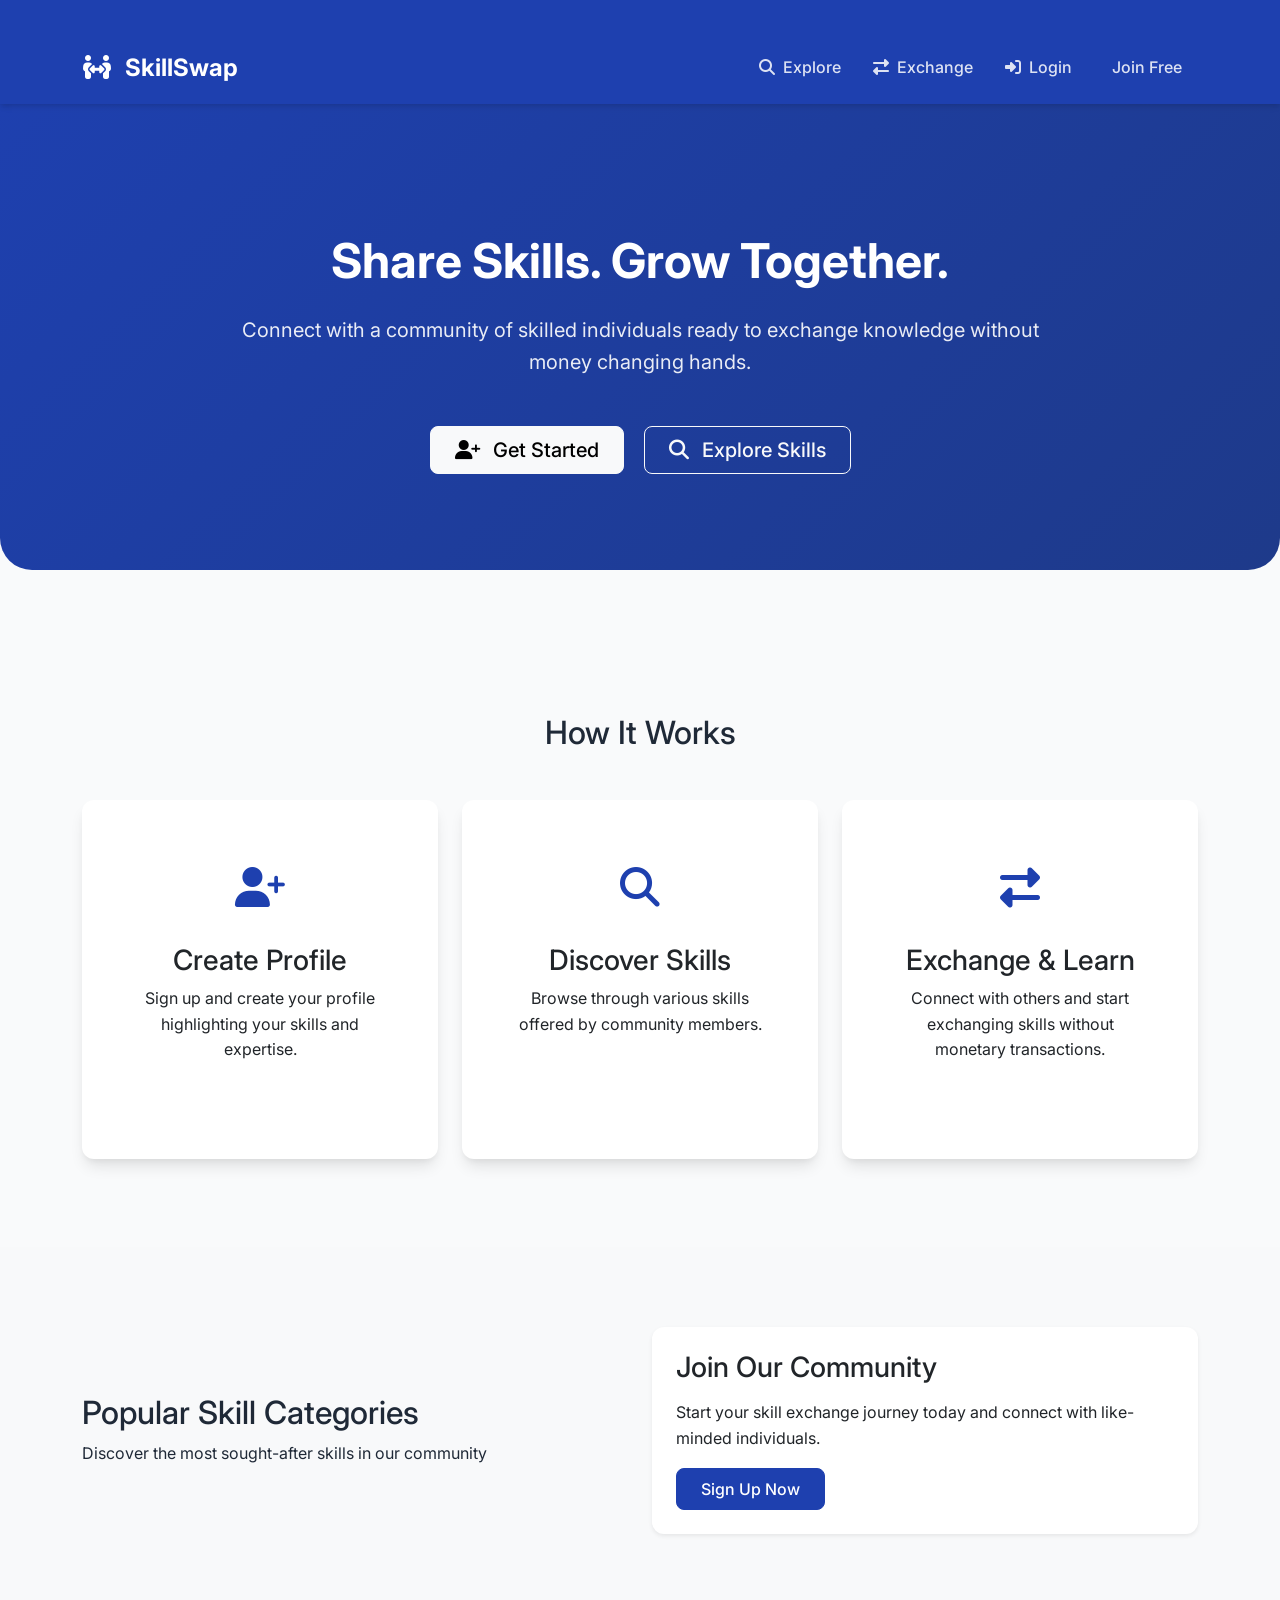
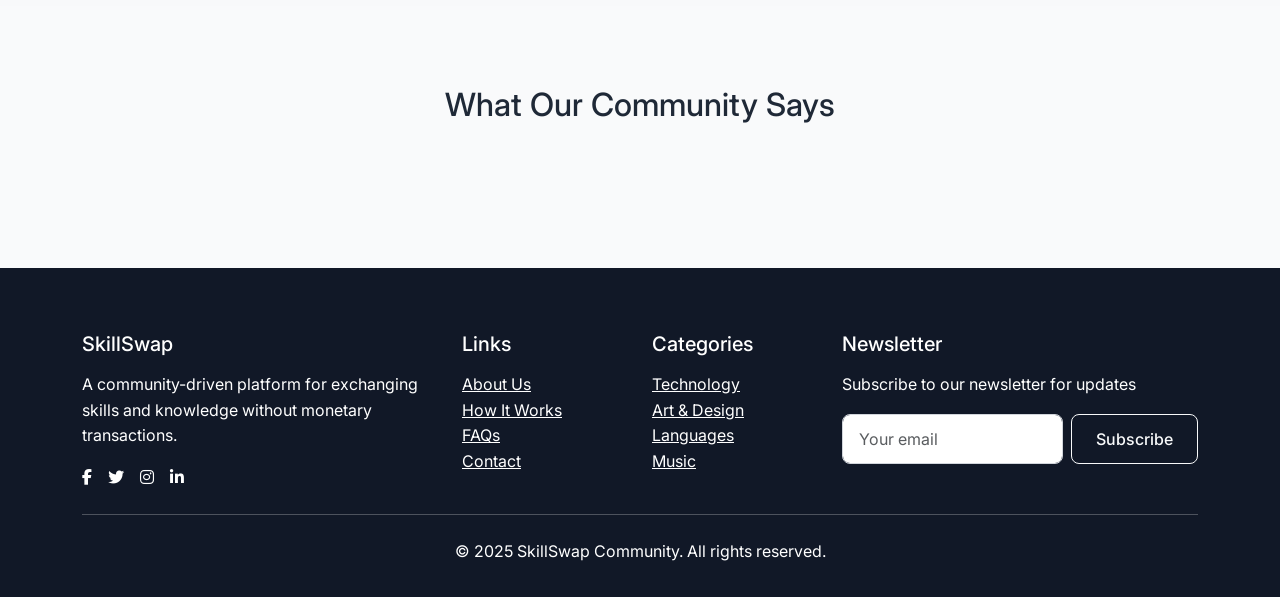
==== commit 94cd74b2: "Dynamic" ====
--- a/index.html
+++ b/index.html
@@ -1,5 +1,3 @@
-
-<!-- 
 <!DOCTYPE html>
 <html lang="en">
 <head>
@@ -42,9 +40,15 @@
                                 <i class="fas fa-sign-in-alt me-1"></i> Login
                             </a>
                         </li>
-                        <li class="nav-item">
+                        <li class="nav-item" id="join-free-nav-item">
                             <a class="nav-link btn btn-outline-light ms-2 px-3" href="pages/register.html">
                                 Join Free
+                            </a>
+                        </li>
+                         <li class="nav-item" id="logged-in-user-nav" style="display: none;">
+                            <!-- Placeholder for logged-in user info -->
+                            <a class="nav-link" href="pages/dashboard.html">
+                                <i class="fas fa-user me-1"></i> <span id="logged-in-username"></span>
                             </a>
                         </li>
                     </ul>
@@ -116,19 +120,12 @@
                     <div class="col-lg-6 mb-4 mb-lg-0">
                         <h2>Popular Skill Categories</h2>
                         <p class="mb-4">Discover the most sought-after skills in our community</p>
-                        <div class="d-flex flex-wrap gap-2">
-                            <span class="badge bg-primary p-2">Web Development</span>
-                            <span class="badge bg-primary p-2">Graphic Design</span>
-                            <span class="badge bg-primary p-2">Language Learning</span>
-                            <span class="badge bg-primary p-2">Music</span>
-                            <span class="badge bg-primary p-2">Photography</span>
-                            <span class="badge bg-primary p-2">Cooking</span>
-                            <span class="badge bg-primary p-2">Fitness</span>
-                            <span class="badge bg-primary p-2">Digital Marketing</span>
+                        <div class="d-flex flex-wrap gap-2" id="popular-skills-container">
+                            <!-- Skills will be loaded here dynamically -->
                         </div>
                     </div>
                     <div class="col-lg-6">
-                        <div class="card border-0 shadow-sm">
+                        <div class="card border-0 shadow-sm" id="join-community-card">
                             <div class="card-body p-4">
                                 <h3 class="mb-3">Join Our Community</h3>
                                 <p>Start your skill exchange journey today and connect with like-minded individuals.</p>
@@ -143,70 +140,8 @@
         <section class="py-5 animate-on-scroll">
             <div class="container">
                 <h2 class="text-center mb-5">What Our Community Says</h2>
-                <div class="row">
-                    <div class="col-md-4 mb-4">
-                        <div class="card h-100">
-                            <div class="card-body">
-                                <div class="mb-3">
-                                    <i class="fas fa-star text-warning"></i>
-                                    <i class="fas fa-star text-warning"></i>
-                                    <i class="fas fa-star text-warning"></i>
-                                    <i class="fas fa-star text-warning"></i>
-                                    <i class="fas fa-star text-warning"></i>
-                                </div>
-                                <p class="card-text">"I learned web development by exchanging my graphic design skills. This platform has been a game-changer for my career."</p>
-                                <div class="d-flex align-items-center mt-3">
-                                    <div class="bg-primary rounded-circle text-white d-flex align-items-center justify-content-center" style="width: 40px; height: 40px;">JD</div>
-                                    <div class="ms-3">
-                                        <h5 class="mb-0">John Doe</h5>
-                                        <small class="text-muted">Graphic Designer</small>
-                                    </div>
-                                </div>
-                            </div>
-                        </div>
-                    </div>
-                    <div class="col-md-4 mb-4">
-                        <div class="card h-100">
-                            <div class="card-body">
-                                <div class="mb-3">
-                                    <i class="fas fa-star text-warning"></i>
-                                    <i class="fas fa-star text-warning"></i>
-                                    <i class="fas fa-star text-warning"></i>
-                                    <i class="fas fa-star text-warning"></i>
-                                    <i class="fas fa-star text-warning"></i>
-                                </div>
-                                <p class="card-text">"I've been teaching Spanish and learning piano through this platform. The community is so supportive and talented!"</p>
-                                <div class="d-flex align-items-center mt-3">
-                                    <div class="bg-primary rounded-circle text-white d-flex align-items-center justify-content-center" style="width: 40px; height: 40px;">MS</div>
-                                    <div class="ms-3">
-                                        <h5 class="mb-0">Maria Santiago</h5>
-                                        <small class="text-muted">Language Teacher</small>
-                                    </div>
-                                </div>
-                            </div>
-                        </div>
-                    </div>
-                    <div class="col-md-4 mb-4">
-                        <div class="card h-100">
-                            <div class="card-body">
-                                <div class="mb-3">
-                                    <i class="fas fa-star text-warning"></i>
-                                    <i class="fas fa-star text-warning"></i>
-                                    <i class="fas fa-star text-warning"></i>
-                                    <i class="fas fa-star text-warning"></i>
-                                    <i class="fas fa-star-half-alt text-warning"></i>
-                                </div>
-                                <p class="card-text">"As a photographer, I've exchanged photography sessions for cooking lessons. Now I can take great photos AND cook amazing meals!"</p>
-                                <div class="d-flex align-items-center mt-3">
-                                    <div class="bg-primary rounded-circle text-white d-flex align-items-center justify-content-center" style="width: 40px; height: 40px;">AJ</div>
-                                    <div class="ms-3">
-                                        <h5 class="mb-0">Alex Johnson</h5>
-                                        <small class="text-muted">Photographer</small>
-                                    </div>
-                                </div>
-                            </div>
-                        </div>
-                    </div>
+                <div class="row" id="testimonials-container">
+                    <!-- Testimonials will be loaded here dynamically -->
                 </div>
             </div>
         </section>
@@ -254,273 +189,15 @@
             </div>
             <hr class="my-4 bg-white">
             <div class="text-center">
-                <p class="mb-0">&copy; 2025 SkillSwap Community. All rights reserved.</p>
+                <p class="mb-0">© 2025 SkillSwap Community. All rights reserved.</p>
             </div>
         </div>
     </footer>
 
     <script src="https://cdn.jsdelivr.net/npm/bootstrap@5.3.0-alpha1/dist/js/bootstrap.bundle.min.js"></script>
-    <script src="js/main.js"></script>
+    <script src="js/user.js"></script>
+    <script src="js/ui.js"></script>
+    <script src="js/storage.js"></script>
 </body>
-</html> -->
-<!DOCTYPE html>
-<html lang="en">
-<head>
-    <meta charset="UTF-8">
-    <meta name="viewport" content="width=device-width, initial-scale=1.0">
-    <title>Community Skill Exchange - Share & Learn Skills</title>
-    <link rel="preconnect" href="https://fonts.googleapis.com">
-    <link rel="preconnect" href="https://fonts.gstatic.com" crossorigin>
-    <link href="https://fonts.googleapis.com/css2?family=Inter:wght@300;400;500;600;700&display=swap" rel="stylesheet">
-    <!-- REMOVED Bootstrap CSS -->
-    <link rel="stylesheet" href="https://cdnjs.cloudflare.com/ajax/libs/font-awesome/6.2.1/css/all.min.css">
-    <link rel="stylesheet" href="css/index.css">  <!-- Link to the new index.css -->
-</head>
-<body data-pg-name="index">
-    <header>
-        <nav class="site-navbar">
-            <div class="navbar-container">
-                <a class="navbar-brand" href="index.html">
-                    <i class="fas fa-people-arrows me-2"></i>
-                    SkillSwap
-                </a>
-                <button class="navbar-toggler" type="button" data-bs-toggle="collapse" data-bs-target="#navbarNav" 
-                        aria-controls="navbarNav" aria-expanded="false" aria-label="Toggle navigation">
-                    <span class="navbar-toggler-icon"></span>
-                </button>
-                <div class="navbar-collapse" id="navbarNav">
-                    <ul class="navbar-nav">
-                        <li class="nav-item">
-                            <a class="nav-link" href="pages/skills.html">
-                                <i class="fas fa-search me-1"></i> Explore
-                            </a>
-                        </li>
-                        <li class="nav-item">
-                            <a class="nav-link" href="pages/exchange.html">
-                                <i class="fas fa-exchange-alt me-1"></i> Exchange
-                            </a>
-                        </li>
-                        <li class="nav-item">
-                            <a class="nav-link" href="pages/login.html">
-                                <i class="fas fa-sign-in-alt me-1"></i> Login
-                            </a>
-                        </li>
-                        <li class="nav-item">
-                            <a class="nav-link nav-btn" href="pages/register.html">
-                                Join Free
-                            </a>
-                        </li>
-                    </ul>
-                </div>
-            </div>
-        </nav>
-        
-        <section class="hero-section">
-            <div class="hero-container">
-                <h1 class="animate-on-scroll">Share Skills. Grow Together.</h1>
-                <p class="mb-4 animate-on-scroll">Connect with a community of skilled individuals ready to exchange knowledge without money changing hands.</p>
-                <div class="hero-buttons animate-on-scroll">
-                    <a href="pages/register.html" class="hero-btn hero-btn-primary">
-                        <i class="fas fa-user-plus me-2"></i> Get Started
-                    </a>
-                    <a href="pages/skills.html" class="hero-btn hero-btn-secondary">
-                        <i class="fas fa-search me-2"></i> Explore Skills
-                    </a>
-                </div>
-            </div>
-        </section>
-    </header>
-    
-    <main>
-        <section class="features-section">
-            <div class="features-container">
-                <h2 class="section-title">How It Works</h2>
-                <div class="features-grid">
-                    <div class="feature-item animate-on-scroll">
-                        <div class="feature-card">
-                            <div class="card-body">
-                                <div class="feature-icon">
-                                    <i class="fas fa-user-plus"></i>
-                                </div>
-                                <h3>Create Profile</h3>
-                                <p>Sign up and create your profile highlighting your skills and expertise.</p>
-                            </div>
-                        </div>
-                    </div>
-                    <div class="feature-item animate-on-scroll">
-                        <div class="feature-card">
-                            <div class="card-body">
-                                <div class="feature-icon">
-                                    <i class="fas fa-search"></i>
-                                </div>
-                                <h3>Discover Skills</h3>
-                                <p>Browse through various skills offered by community members.</p>
-                            </div>
-                        </div>
-                    </div>
-                    <div class="feature-item animate-on-scroll">
-                        <div class="feature-card">
-                            <div class="card-body">
-                                <div class="feature-icon">
-                                    <i class="fas fa-exchange-alt"></i>
-                                </div>
-                                <h3>Exchange & Learn</h3>
-                                <p>Connect with others and start exchanging skills without monetary transactions.</p>
-                            </div>
-                        </div>
-                    </div>
-                </div>
-            </div>
-        </section>
-        
-        <section class="popular-skills-section">
-            <div class="popular-skills-container">
-                <div class="popular-skills-content">
-                    <div class="skills-info">
-                        <h2>Popular Skill Categories</h2>
-                        <p class="mb-4">Discover the most sought-after skills in our community</p>
-                        <div class="skill-badges">
-                            <span class="skill-badge">Web Development</span>
-                            <span class="skill-badge">Graphic Design</span>
-                            <span class="skill-badge">Language Learning</span>
-                            <span class="skill-badge">Music</span>
-                            <span class="skill-badge">Photography</span>
-                            <span class="skill-badge">Cooking</span>
-                            <span class="skill-badge">Fitness</span>
-                            <span class="skill-badge">Digital Marketing</span>
-                        </div>
-                    </div>
-                    <div class="join-community-card">
-                        <div class="card-body">
-                            <h3 class="mb-3">Join Our Community</h3>
-                            <p>Start your skill exchange journey today and connect with like-minded individuals.</p>
-                            <a href="pages/register.html" class="cta-btn">Sign Up Now</a>
-                        </div>
-                    </div>
-                </div>
-            </div>
-        </section>
-        
-        <section class="testimonials-section">
-            <div class="testimonials-container">
-                <h2 class="section-title">What Our Community Says</h2>
-                <div class="testimonials-grid">
-                    <div class="testimonial-item">
-                        <div class="testimonial-card">
-                            <div class="card-body">
-                                <div class="stars">
-                                    <i class="fas fa-star text-warning"></i>
-                                    <i class="fas fa-star text-warning"></i>
-                                    <i class="fas fa-star text-warning"></i>
-                                    <i class="fas fa-star text-warning"></i>
-                                    <i class="fas fa-star text-warning"></i>
-                                </div>
-                                <p class="card-text">"I learned web development by exchanging my graphic design skills. This platform has been a game-changer for my career."</p>
-                                <div class="testimonial-author">
-                                    <div class="author-avatar">JD</div>
-                                    <div class="author-info">
-                                        <h5 class="mb-0">John Doe</h5>
-                                        <small class="text-muted">Graphic Designer</small>
-                                    </div>
-                                </div>
-                            </div>
-                        </div>
-                    </div>
-                    <div class="testimonial-item">
-                        <div class="testimonial-card">
-                            <div class="card-body">
-                                <div class="stars">
-                                    <i class="fas fa-star text-warning"></i>
-                                    <i class="fas fa-star text-warning"></i>
-                                    <i class="fas fa-star text-warning"></i>
-                                    <i class="fas fa-star text-warning"></i>
-                                    <i class="fas fa-star text-warning"></i>
-                                </div>
-                                <p class="card-text">"I've been teaching Spanish and learning piano through this platform. The community is so supportive and talented!"</p>
-                                <div class="testimonial-author">
-                                    <div class="author-avatar">MS</div>
-                                    <div class="author-info">
-                                        <h5 class="mb-0">Maria Santiago</h5>
-                                        <small class="text-muted">Language Teacher</small>
-                                    </div>
-                                </div>
-                            </div>
-                        </div>
-                    </div>
-                    <div class="testimonial-item">
-                        <div class="testimonial-card">
-                            <div class="card-body">
-                                <div class="stars">
-                                    <i class="fas fa-star text-warning"></i>
-                                    <i class="fas fa-star text-warning"></i>
-                                    <i class="fas fa-star text-warning"></i>
-                                    <i class="fas fa-star text-warning"></i>
-                                    <i class="fas fa-star-half-alt text-warning"></i>
-                                </div>
-                                <p class="card-text">"As a photographer, I've exchanged photography sessions for cooking lessons. Now I can take great photos AND cook amazing meals!"</p>
-                                <div class="testimonial-author">
-                                    <div class="author-avatar">AJ</div>
-                                    <div class="author-info">
-                                        <h5 class="mb-0">Alex Johnson</h5>
-                                        <small class="text-muted">Photographer</small>
-                                    </div>
-                                </div>
-                            </div>
-                        </div>
-                    </div>
-                </div>
-            </div>
-        </section>
-    </main>
-    
-    <footer class="site-footer">
-        <div class="footer-container">
-            <div class="footer-row">
-                <div class="footer-col">
-                    <h5 class="mb-3">SkillSwap</h5>
-                    <p>A community-driven platform for exchanging skills and knowledge without monetary transactions.</p>
-                    <div class="social-links">
-                        <a href="#" class="text-white"><i class="fab fa-facebook-f"></i></a>
-                        <a href="#" class="text-white"><i class="fab fa-twitter"></i></a>
-                        <a href="#" class="text-white"><i class="fab fa-instagram"></i></a>
-                        <a href="#" class="text-white"><i class="fab fa-linkedin-in"></i></a>
-                    </div>
-                </div>
-                <div class="footer-col">
-                    <h5 class="mb-3">Links</h5>
-                    <ul class="footer-links">
-                        <li><a href="#" class="text-white">About Us</a></li>
-                        <li><a href="#" class="text-white">How It Works</a></li>
-                        <li><a href="#" class="text-white">FAQs</a></li>
-                        <li><a href="#" class="text-white">Contact</a></li>
-                    </ul>
-                </div>
-                <div class="footer-col">
-                    <h5 class="mb-3">Categories</h5>
-                    <ul class="footer-links">
-                        <li><a href="#" class="text-white">Technology</a></li>
-                        <li><a href="#" class="text-white">Art & Design</a></li>
-                        <li><a href="#" class="text-white">Languages</a></li>
-                        <li><a href="#" class="text-white">Music</a></li>
-                    </ul>
-                </div>
-                <div class="footer-col">
-                    <h5 class="mb-3">Newsletter</h5>
-                    <p>Subscribe to our newsletter for updates</p>
-                    <form class="subscribe-form">
-                        <input type="email" class="form-control" placeholder="Your email">
-                        <button class="subscribe-btn" type="submit">Subscribe</button>
-                    </form>
-                </div>
-            </div>
-            <hr class="footer-divider">
-            <div class="copyright-text">
-                <p class="mb-0">© 2025 SkillSwap Community. All rights reserved.</p>
-            </div>
-        </div>
-    </footer>
 
-    <script src="https://cdn.jsdelivr.net/npm/bootstrap@5.3.0-alpha1/dist/js/bootstrap.bundle.min.js"></script>
-    <script src="js/main.js"></script>
-</body>
 </html>
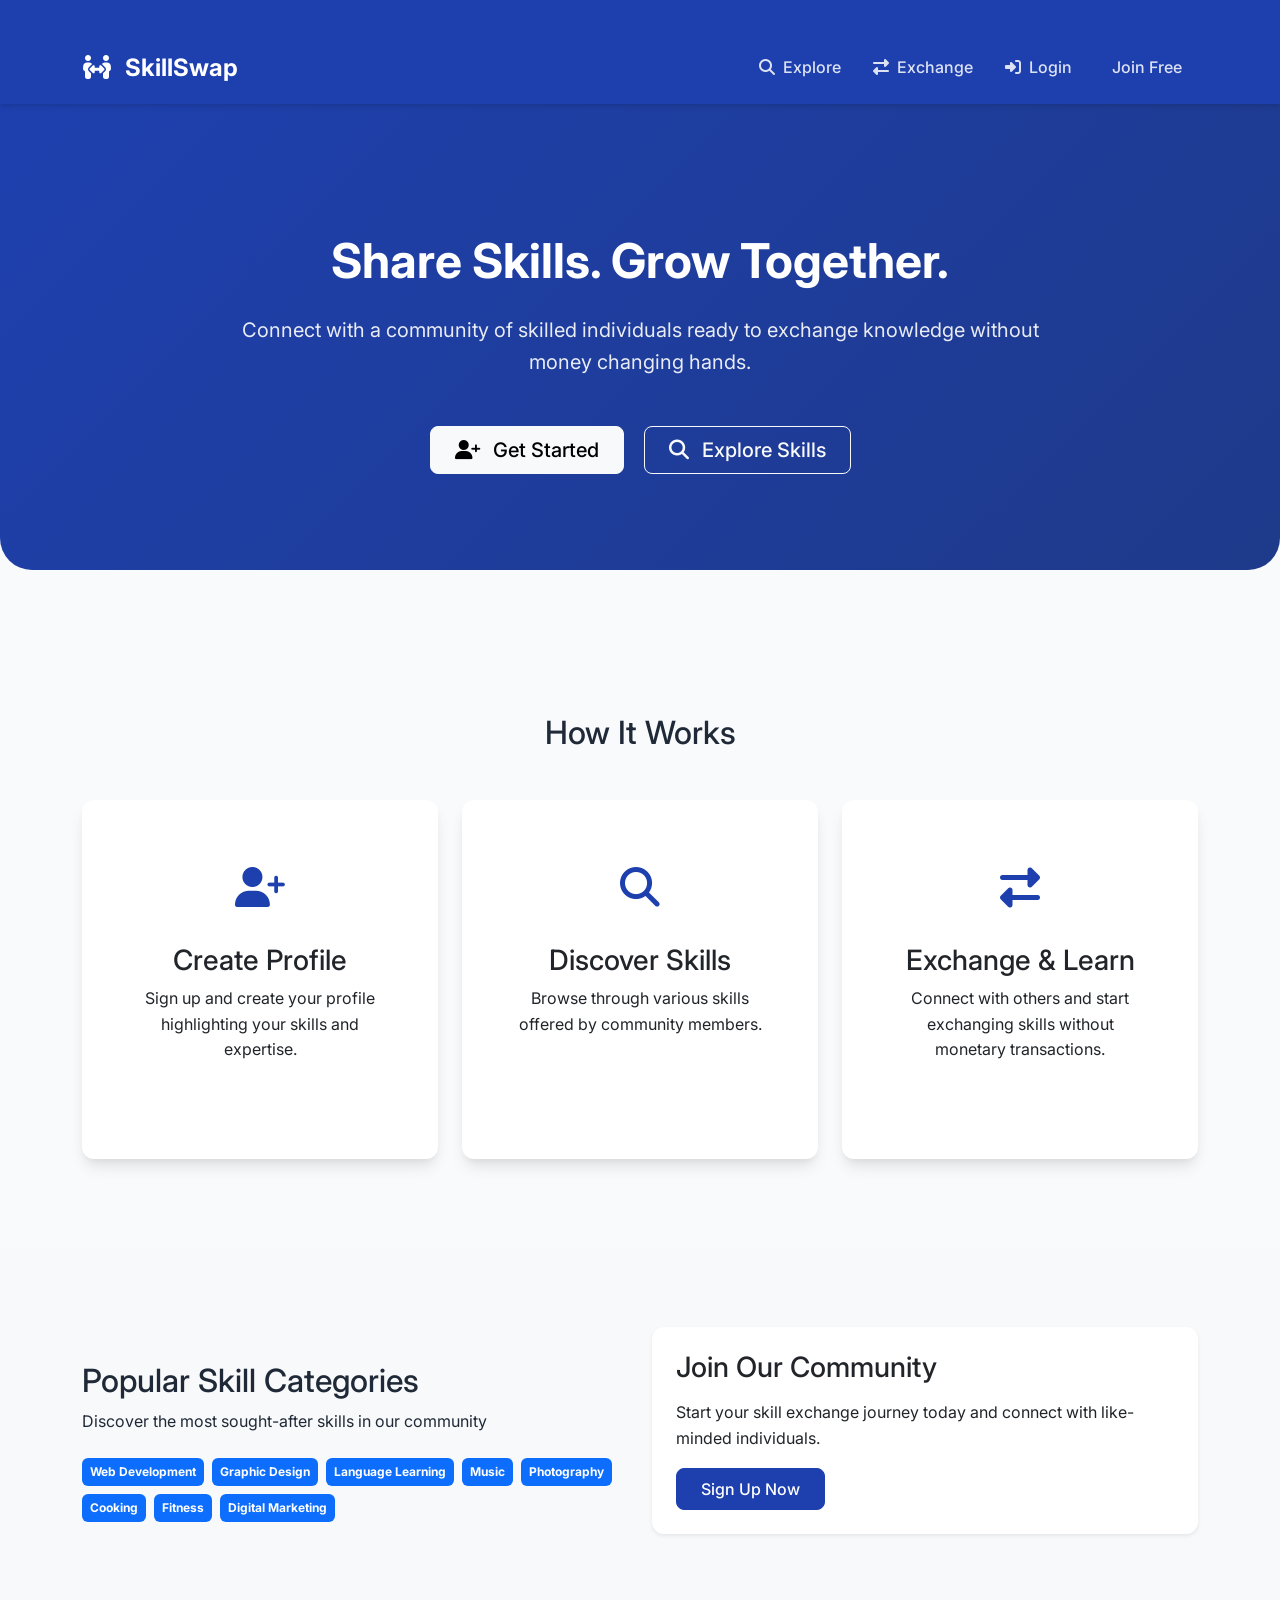
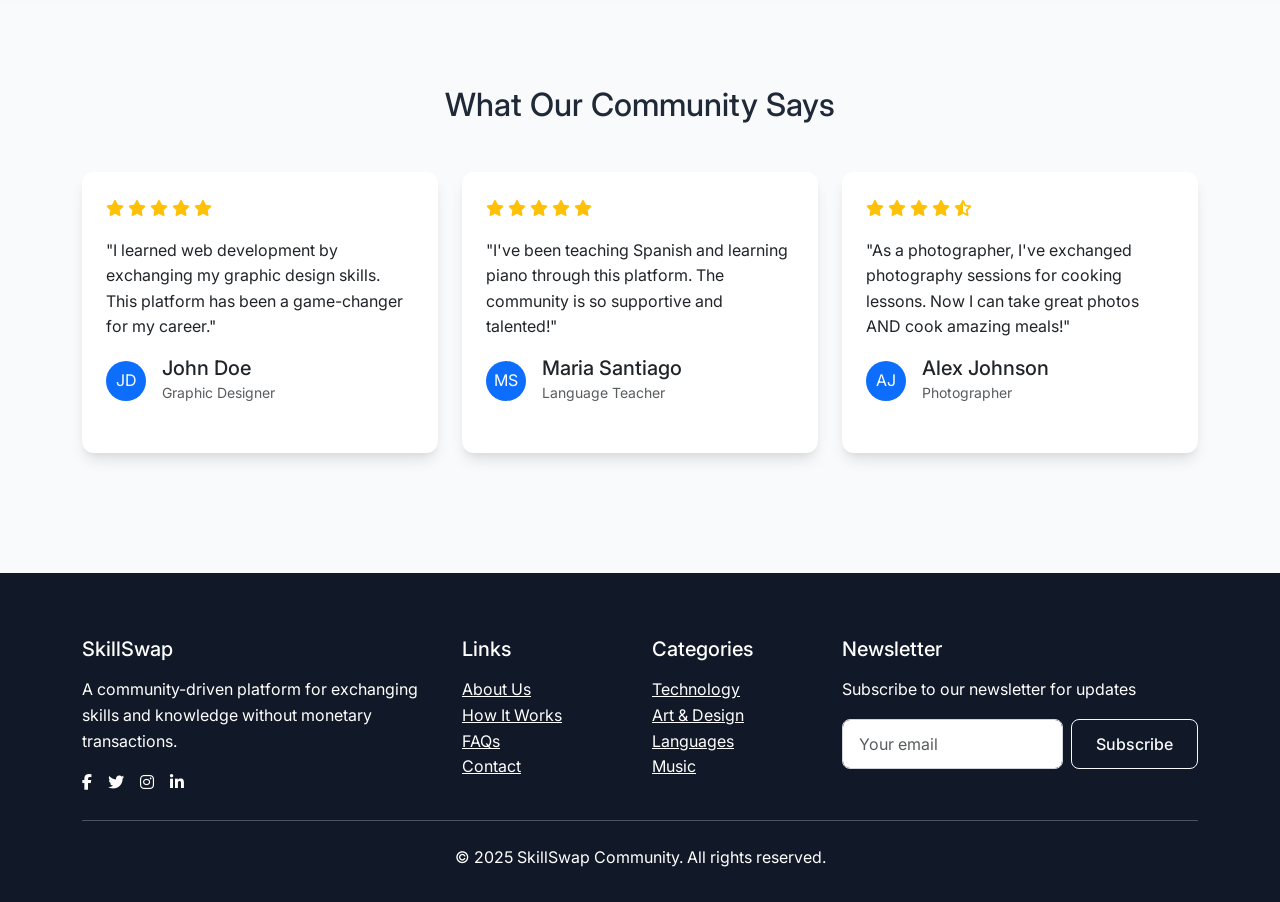
==== commit 1b4f891e: "New one" ====
--- a/index.html
+++ b/index.html
@@ -1,3 +1,5 @@
+
+
 <!DOCTYPE html>
 <html lang="en">
 <head>
@@ -40,15 +42,9 @@
                                 <i class="fas fa-sign-in-alt me-1"></i> Login
                             </a>
                         </li>
-                        <li class="nav-item" id="join-free-nav-item">
+                        <li class="nav-item">
                             <a class="nav-link btn btn-outline-light ms-2 px-3" href="pages/register.html">
                                 Join Free
-                            </a>
-                        </li>
-                         <li class="nav-item" id="logged-in-user-nav" style="display: none;">
-                            <!-- Placeholder for logged-in user info -->
-                            <a class="nav-link" href="pages/dashboard.html">
-                                <i class="fas fa-user me-1"></i> <span id="logged-in-username"></span>
                             </a>
                         </li>
                     </ul>
@@ -120,12 +116,19 @@
                     <div class="col-lg-6 mb-4 mb-lg-0">
                         <h2>Popular Skill Categories</h2>
                         <p class="mb-4">Discover the most sought-after skills in our community</p>
-                        <div class="d-flex flex-wrap gap-2" id="popular-skills-container">
-                            <!-- Skills will be loaded here dynamically -->
+                        <div class="d-flex flex-wrap gap-2">
+                            <span class="badge bg-primary p-2">Web Development</span>
+                            <span class="badge bg-primary p-2">Graphic Design</span>
+                            <span class="badge bg-primary p-2">Language Learning</span>
+                            <span class="badge bg-primary p-2">Music</span>
+                            <span class="badge bg-primary p-2">Photography</span>
+                            <span class="badge bg-primary p-2">Cooking</span>
+                            <span class="badge bg-primary p-2">Fitness</span>
+                            <span class="badge bg-primary p-2">Digital Marketing</span>
                         </div>
                     </div>
                     <div class="col-lg-6">
-                        <div class="card border-0 shadow-sm" id="join-community-card">
+                        <div class="card border-0 shadow-sm">
                             <div class="card-body p-4">
                                 <h3 class="mb-3">Join Our Community</h3>
                                 <p>Start your skill exchange journey today and connect with like-minded individuals.</p>
@@ -140,8 +143,70 @@
         <section class="py-5 animate-on-scroll">
             <div class="container">
                 <h2 class="text-center mb-5">What Our Community Says</h2>
-                <div class="row" id="testimonials-container">
-                    <!-- Testimonials will be loaded here dynamically -->
+                <div class="row">
+                    <div class="col-md-4 mb-4">
+                        <div class="card h-100">
+                            <div class="card-body">
+                                <div class="mb-3">
+                                    <i class="fas fa-star text-warning"></i>
+                                    <i class="fas fa-star text-warning"></i>
+                                    <i class="fas fa-star text-warning"></i>
+                                    <i class="fas fa-star text-warning"></i>
+                                    <i class="fas fa-star text-warning"></i>
+                                </div>
+                                <p class="card-text">"I learned web development by exchanging my graphic design skills. This platform has been a game-changer for my career."</p>
+                                <div class="d-flex align-items-center mt-3">
+                                    <div class="bg-primary rounded-circle text-white d-flex align-items-center justify-content-center" style="width: 40px; height: 40px;">JD</div>
+                                    <div class="ms-3">
+                                        <h5 class="mb-0">John Doe</h5>
+                                        <small class="text-muted">Graphic Designer</small>
+                                    </div>
+                                </div>
+                            </div>
+                        </div>
+                    </div>
+                    <div class="col-md-4 mb-4">
+                        <div class="card h-100">
+                            <div class="card-body">
+                                <div class="mb-3">
+                                    <i class="fas fa-star text-warning"></i>
+                                    <i class="fas fa-star text-warning"></i>
+                                    <i class="fas fa-star text-warning"></i>
+                                    <i class="fas fa-star text-warning"></i>
+                                    <i class="fas fa-star text-warning"></i>
+                                </div>
+                                <p class="card-text">"I've been teaching Spanish and learning piano through this platform. The community is so supportive and talented!"</p>
+                                <div class="d-flex align-items-center mt-3">
+                                    <div class="bg-primary rounded-circle text-white d-flex align-items-center justify-content-center" style="width: 40px; height: 40px;">MS</div>
+                                    <div class="ms-3">
+                                        <h5 class="mb-0">Maria Santiago</h5>
+                                        <small class="text-muted">Language Teacher</small>
+                                    </div>
+                                </div>
+                            </div>
+                        </div>
+                    </div>
+                    <div class="col-md-4 mb-4">
+                        <div class="card h-100">
+                            <div class="card-body">
+                                <div class="mb-3">
+                                    <i class="fas fa-star text-warning"></i>
+                                    <i class="fas fa-star text-warning"></i>
+                                    <i class="fas fa-star text-warning"></i>
+                                    <i class="fas fa-star text-warning"></i>
+                                    <i class="fas fa-star-half-alt text-warning"></i>
+                                </div>
+                                <p class="card-text">"As a photographer, I've exchanged photography sessions for cooking lessons. Now I can take great photos AND cook amazing meals!"</p>
+                                <div class="d-flex align-items-center mt-3">
+                                    <div class="bg-primary rounded-circle text-white d-flex align-items-center justify-content-center" style="width: 40px; height: 40px;">AJ</div>
+                                    <div class="ms-3">
+                                        <h5 class="mb-0">Alex Johnson</h5>
+                                        <small class="text-muted">Photographer</small>
+                                    </div>
+                                </div>
+                            </div>
+                        </div>
+                    </div>
                 </div>
             </div>
         </section>
@@ -189,15 +254,12 @@
             </div>
             <hr class="my-4 bg-white">
             <div class="text-center">
-                <p class="mb-0">© 2025 SkillSwap Community. All rights reserved.</p>
+                <p class="mb-0">&copy; 2025 SkillSwap Community. All rights reserved.</p>
             </div>
         </div>
     </footer>
 
     <script src="https://cdn.jsdelivr.net/npm/bootstrap@5.3.0-alpha1/dist/js/bootstrap.bundle.min.js"></script>
-    <script src="js/user.js"></script>
-    <script src="js/ui.js"></script>
-    <script src="js/storage.js"></script>
+    <script src="js/main.js"></script>
 </body>
-
-</html>+</html>
--- a/css/style.css
+++ b/css/style.css
@@ -1,13 +1,13 @@
 :root {
-    --primary-color: #1E40AF;   /* Deep blue for a robust, professional feel */
-    --primary-dark: #1E3A8A;    /* A slightly darker shade to emphasize elements */
-    --secondary-color: #F59E0B; /* Warm amber to offer a friendly accent */
-    --secondary-dark: #D97706;  /* A deeper amber for active states or highlights */
-    --light-color: #F3F4F6;     /* Soft light gray, keeping the design airy */
-    --dark-color: #111827;      /* Nearly black for strong text contrast */
-    --gray-color: #6B7280;      /* Medium gray for subtle details */
-    --danger-color: #DC2626;    /* A clear red to signal warnings/errors */
-    --success-color: #16A34A;   /* A vibrant green for success states */
+    --primary-color: #1E40AF;   
+    --primary-dark: #1E3A8A;   
+    --secondary-color: #F59E0B; 
+    --secondary-dark: #D97706; 
+    --light-color: #F3F4F6;     
+    --dark-color: #111827;      
+    --gray-color: #6B7280;      
+    --danger-color: #DC2626;    
+    --success-color: #16A34A;   
   }
   body {
     font-family: 'Inter', -apple-system, BlinkMacSystemFont, sans-serif;
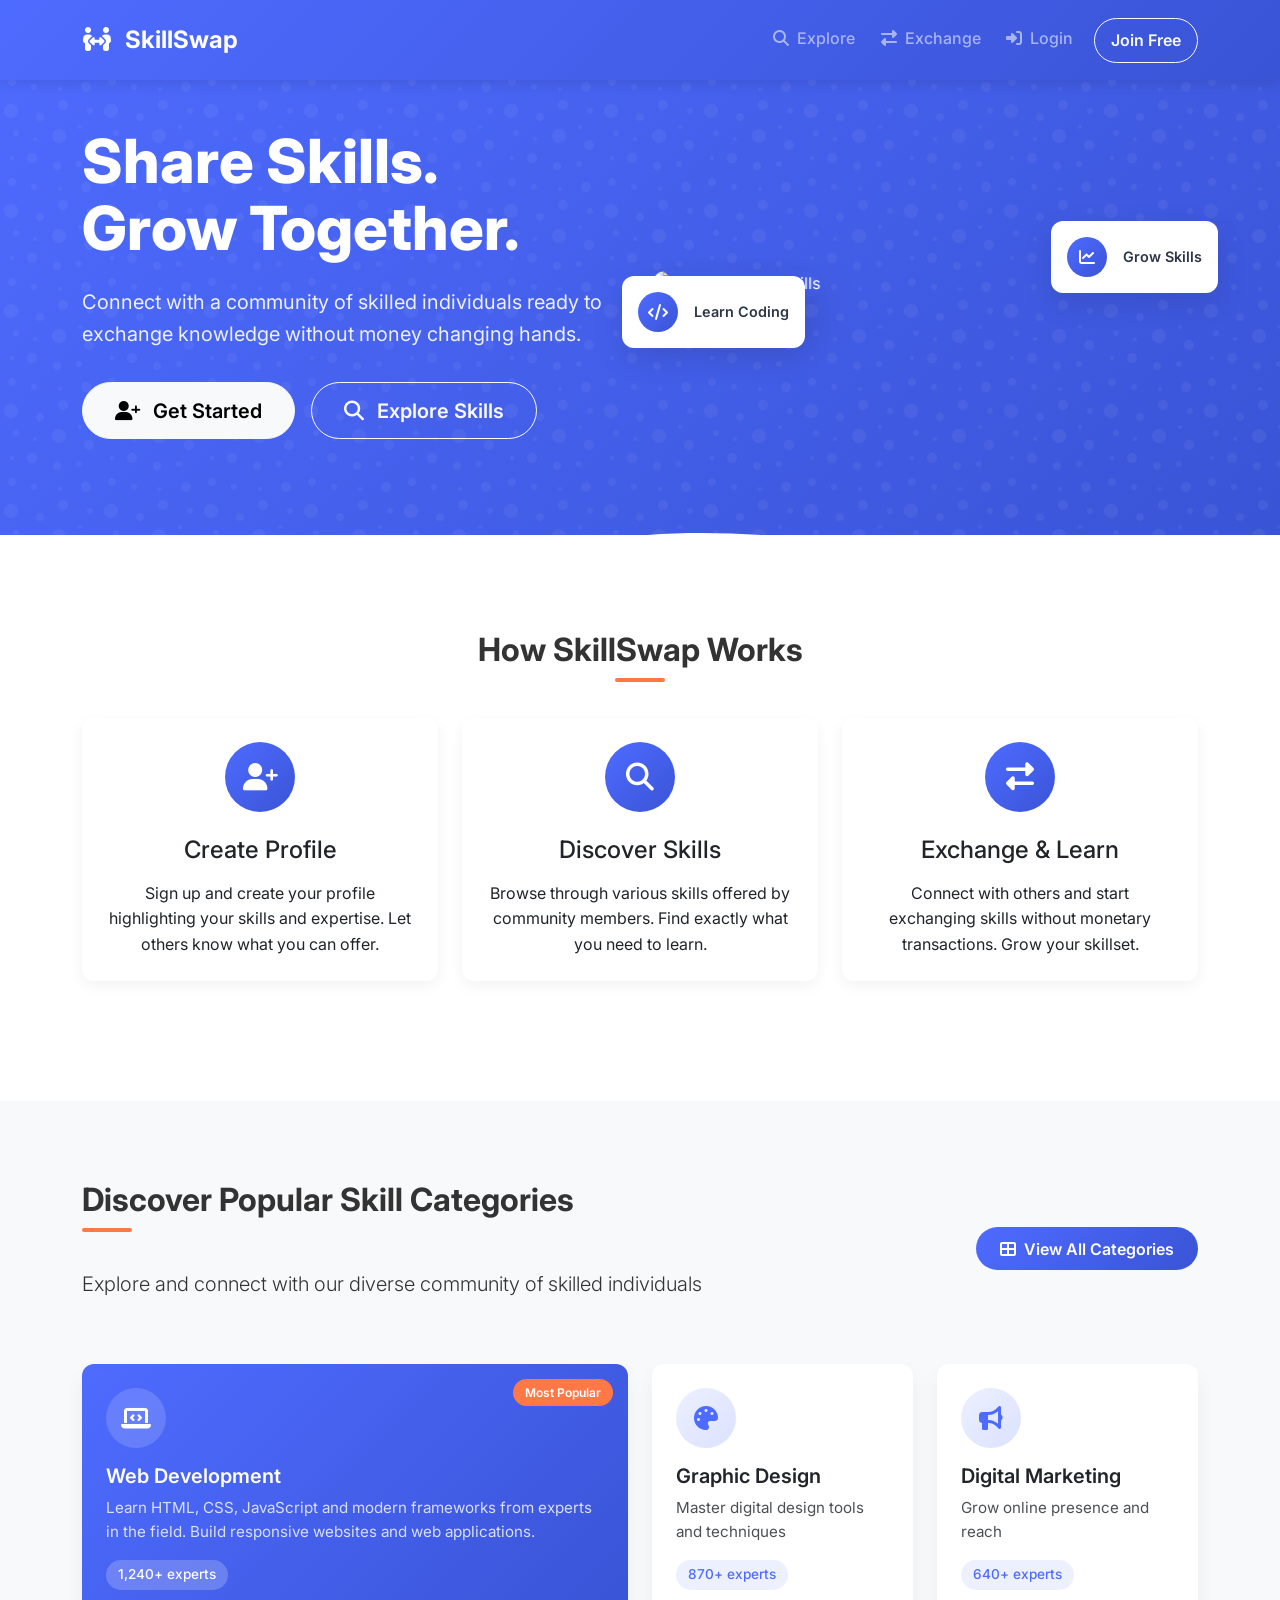
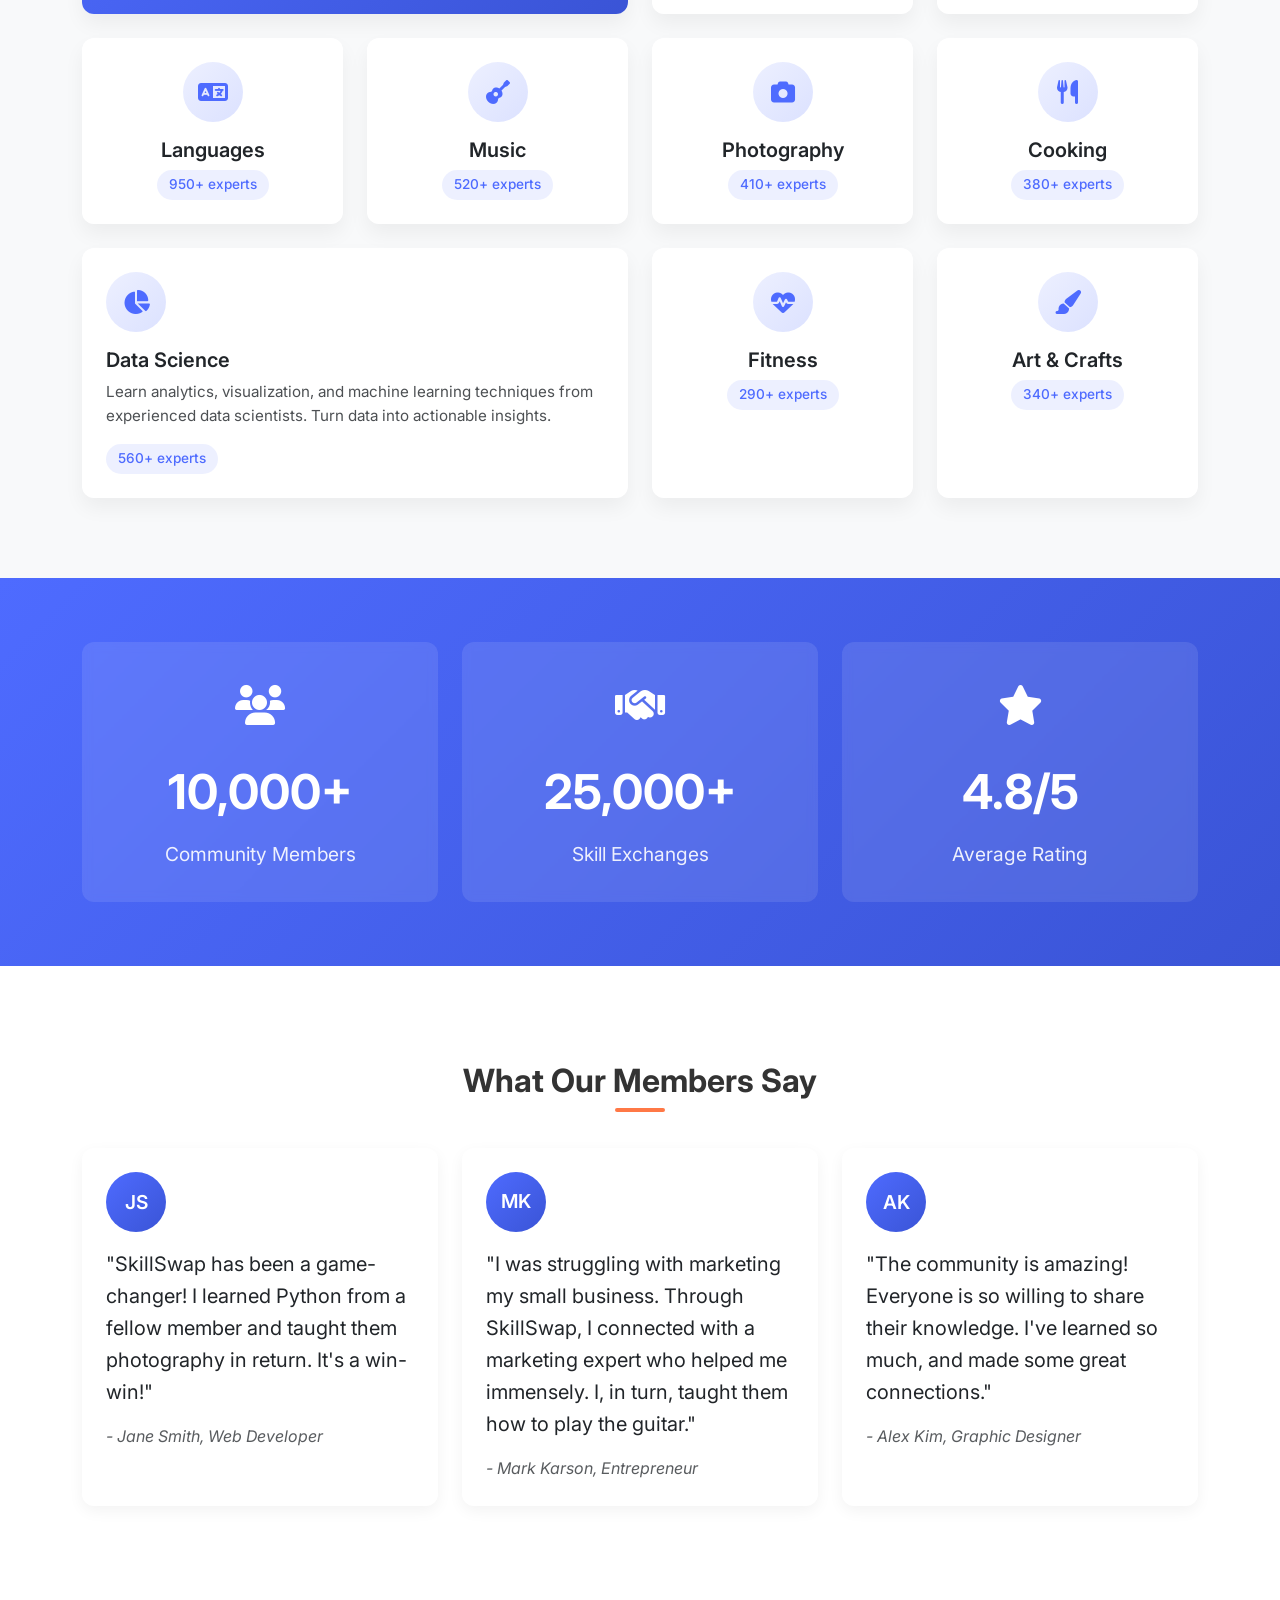
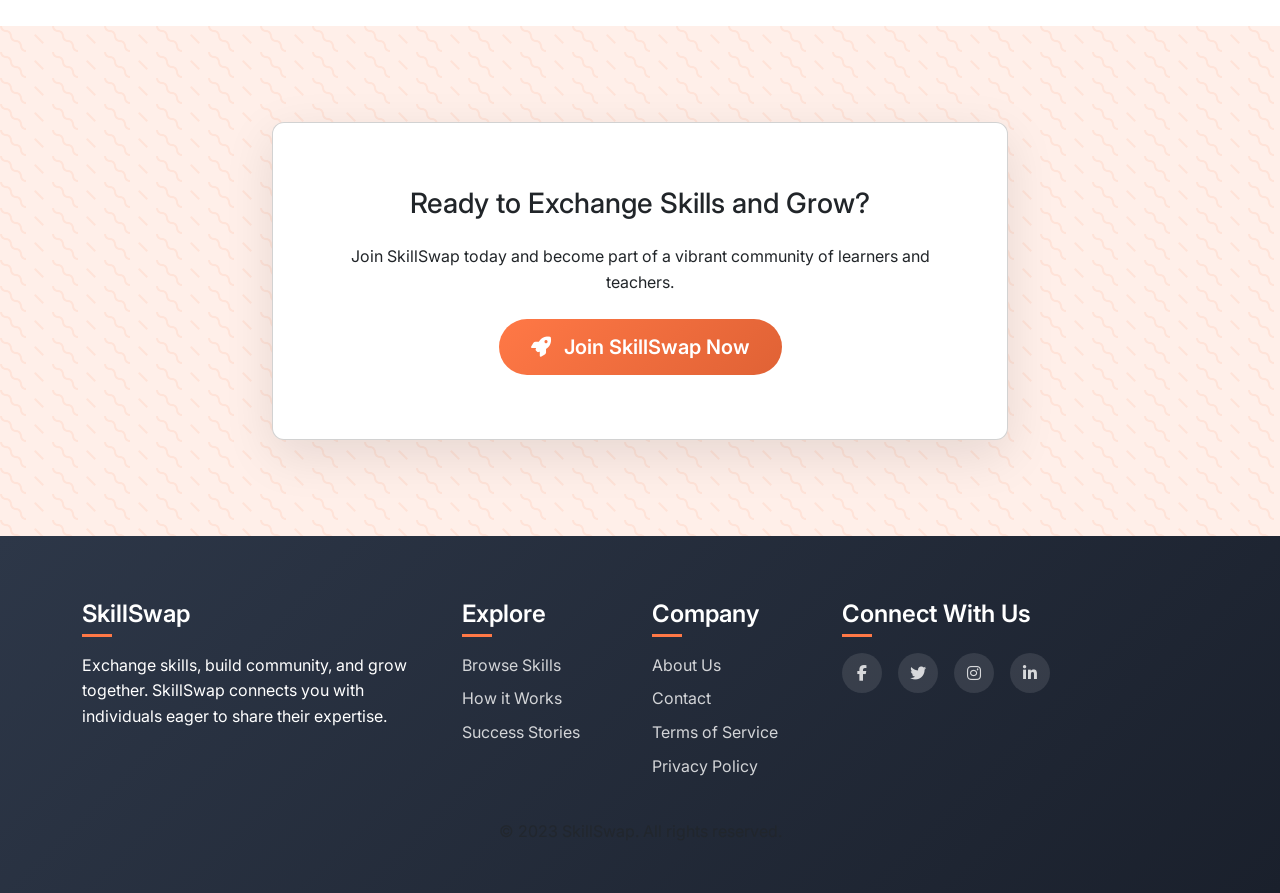
==== commit 461536d9: "Landing PAge Done" ====
--- a/index.html
+++ b/index.html
@@ -1,27 +1,26 @@
-
-
 <!DOCTYPE html>
 <html lang="en">
 <head>
     <meta charset="UTF-8">
     <meta name="viewport" content="width=device-width, initial-scale=1.0">
-    <title>Community Skill Exchange - Share & Learn Skills</title>
+    <title>SkillSwap - Exchange Skills, Build Community</title>
     <link rel="preconnect" href="https://fonts.googleapis.com">
     <link rel="preconnect" href="https://fonts.gstatic.com" crossorigin>
-    <link href="https://fonts.googleapis.com/css2?family=Inter:wght@300;400;500;600;700&display=swap" rel="stylesheet">
-    <link href="https://cdn.jsdelivr.net/npm/bootstrap@5.3.0-alpha1/dist/css/bootstrap.min.css" rel="stylesheet">
-    <link rel="stylesheet" href="https://cdnjs.cloudflare.com/ajax/libs/font-awesome/6.2.1/css/all.min.css">
+    <link href="https://fonts.googleapis.com/css2?family=Inter:wght@300;400;500;600;700;800&display=swap" rel="stylesheet">
+    <link href="https://cdn.jsdelivr.net/npm/bootstrap@5.3.2/dist/css/bootstrap.min.css" rel="stylesheet">
+    <link rel="stylesheet" href="https://cdnjs.cloudflare.com/ajax/libs/font-awesome/6.4.2/css/all.min.css">
+    <link rel="stylesheet" href="https://cdn.jsdelivr.net/npm/aos@2.3.4/dist/aos.css">
     <link rel="stylesheet" href="css/style.css">
 </head>
 <body>
     <header>
-        <nav class="navbar navbar-expand-lg navbar-dark">
+        <nav class="navbar navbar-expand-lg navbar-dark fixed-top">
             <div class="container">
                 <a class="navbar-brand" href="index.html">
                     <i class="fas fa-people-arrows me-2"></i>
                     SkillSwap
                 </a>
-                <button class="navbar-toggler" type="button" data-bs-toggle="collapse" data-bs-target="#navbarNav" 
+                <button class="navbar-toggler" type="button" data-bs-toggle="collapse" data-bs-target="#navbarNav"
                         aria-controls="navbarNav" aria-expanded="false" aria-label="Toggle navigation">
                     <span class="navbar-toggler-icon"></span>
                 </button>
@@ -42,8 +41,8 @@
                                 <i class="fas fa-sign-in-alt me-1"></i> Login
                             </a>
                         </li>
-                        <li class="nav-item">
-                            <a class="nav-link btn btn-outline-light ms-2 px-3" href="pages/register.html">
+                        <li class="nav-item ms-2">
+                            <a class="btn btn-outline-light rounded-pill px-3" href="pages/register.html">
                                 Join Free
                             </a>
                         </li>
@@ -51,159 +50,329 @@
                 </div>
             </div>
         </nav>
-        
+
         <section class="hero-section">
-            <div class="container">
-                <h1 class="animate-on-scroll">Share Skills. Grow Together.</h1>
-                <p class="mb-4 animate-on-scroll">Connect with a community of skilled individuals ready to exchange knowledge without money changing hands.</p>
-                <div class="mt-5 animate-on-scroll">
-                    <a href="pages/register.html" class="btn btn-light btn-lg me-3">
-                        <i class="fas fa-user-plus me-2"></i> Get Started
-                    </a>
-                    <a href="pages/skills.html" class="btn btn-outline-light btn-lg">
-                        <i class="fas fa-search me-2"></i> Explore Skills
-                    </a>
+            <div class="hero-pattern"></div>
+            <div class="hero-shape"></div>
+            <div class="container hero-content">
+                <div class="row align-items-center">
+                    <div class="col-lg-6" data-aos="fade-right" data-aos-duration="1000">
+                        <h1 class="hero-title">Share Skills.<br>Grow Together.</h1>
+                        <p class="hero-subtitle">Connect with a community of skilled individuals ready to exchange knowledge without money changing hands.</p>
+                        <div class="d-flex flex-wrap gap-3">
+                            <a href="pages/register.html" class="btn btn-light btn-lg">
+                                <i class="fas fa-user-plus me-2"></i> Get Started
+                            </a>
+                            <a href="pages/skills.html" class="btn btn-outline-light btn-lg">
+                                <i class="fas fa-search me-2"></i> Explore Skills
+                            </a>
+                        </div>
+                    </div>
+                    <div class="col-lg-6 mt-5 mt-lg-0" data-aos="fade-left" data-aos-duration="1000" data-aos-delay="200">
+                        <div class="hero-image-container">
+                            <img src="https://images.unsplash.com/photo-1522202176988-66273c2fd55f?auto=format&fit=crop&w=800" alt="People sharing skills" class="img-fluid hero-image">
+                            <div class="floating-icon-box box-1">
+                                <div class="floating-icon">
+                                    <i class="fas fa-code"></i>
+                                </div>
+                                <div class="floating-text">Learn Coding</div>
+                            </div>
+                            <div class="floating-icon-box box-2">
+                                <div class="floating-icon">
+                                    <i class="fas fa-chart-line"></i>
+                                </div>
+                                <div class="floating-text">Grow Skills</div>
+                            </div>
+                        </div>
+                    </div>
                 </div>
             </div>
         </section>
     </header>
-    
+
     <main>
         <section class="features-section">
             <div class="container">
-                <h2 class="text-center mb-5">How It Works</h2>
+                <h2 class="section-title text-center mb-5" data-aos="fade-up">How SkillSwap Works</h2>
                 <div class="row">
-                    <div class="col-md-4 mb-4 animate-on-scroll">
+                    <div class="col-md-4 mb-4" data-aos="fade-up" data-aos-delay="100">
                         <div class="card feature-card h-100">
-                            <div class="card-body">
+                            <div class="card-body text-center p-4">
                                 <div class="feature-icon">
                                     <i class="fas fa-user-plus"></i>
                                 </div>
-                                <h3>Create Profile</h3>
-                                <p>Sign up and create your profile highlighting your skills and expertise.</p>
-                            </div>
-                        </div>
-                    </div>
-                    <div class="col-md-4 mb-4 animate-on-scroll">
+                                <h3 class="h4 mb-3">Create Profile</h3>
+                                <p class="mb-0">Sign up and create your profile highlighting your skills and expertise. Let others know what you can offer.</p>
+                            </div>
+                        </div>
+                    </div>
+                    <div class="col-md-4 mb-4" data-aos="fade-up" data-aos-delay="200">
                         <div class="card feature-card h-100">
-                            <div class="card-body">
+                            <div class="card-body text-center p-4">
                                 <div class="feature-icon">
                                     <i class="fas fa-search"></i>
                                 </div>
-                                <h3>Discover Skills</h3>
-                                <p>Browse through various skills offered by community members.</p>
-                            </div>
-                        </div>
-                    </div>
-                    <div class="col-md-4 mb-4 animate-on-scroll">
+                                <h3 class="h4 mb-3">Discover Skills</h3>
+                                <p class="mb-0">Browse through various skills offered by community members. Find exactly what you need to learn.</p>
+                            </div>
+                        </div>
+                    </div>
+                    <div class="col-md-4 mb-4" data-aos="fade-up" data-aos-delay="300">
                         <div class="card feature-card h-100">
-                            <div class="card-body">
+                            <div class="card-body text-center p-4">
                                 <div class="feature-icon">
                                     <i class="fas fa-exchange-alt"></i>
                                 </div>
-                                <h3>Exchange & Learn</h3>
-                                <p>Connect with others and start exchanging skills without monetary transactions.</p>
-                            </div>
-                        </div>
-                    </div>
-                </div>
-            </div>
-        </section>
+                                <h3 class="h4 mb-3">Exchange & Learn</h3>
+                                <p class="mb-0">Connect with others and start exchanging skills without monetary transactions. Grow your skillset.</p>
+                            </div>
+                        </div>
+                    </div>
+                </div>
+            </div>
+        </section>
+
+        <!-- Redesigned Categories Section -->
+        <section class="categories-section section-sm">
+            <div class="container">
+                <div class="row mb-5">
+                    <div class="col-lg-8" data-aos="fade-right">
+                        <h2 class="section-title">Discover Popular Skill Categories</h2>
+                        <p class="lead">Explore and connect with our diverse community of skilled individuals</p>
+                    </div>
+                    <div class="col-lg-4 text-lg-end align-self-center" data-aos="fade-left">
+                        <a href="pages/skills.html" class="btn btn-primary">
+                            <i class="fas fa-th-large me-2"></i>View All Categories
+                        </a>
+                    </div>
+                </div>
         
-        <section class="bg-light py-5 animate-on-scroll">
+                <div class="row g-4">
+                    <!-- Featured Category -->
+                    <div class="col-lg-6" data-aos="zoom-in" data-aos-delay="100">
+                        <div class="card category-card featured h-100">
+                            <div class="card-body p-4">
+                                <span class="category-badge">Most Popular</span>
+                                <div class="category-icon-wrap">
+                                    <i class="fas fa-laptop-code"></i>
+                                </div>
+                                <h4>Web Development</h4>
+                                <p>Learn HTML, CSS, JavaScript and modern frameworks from experts in the field. Build responsive websites and web applications.</p>
+                                <span class="category-count">1,240+ experts</span>
+                            </div>
+                        </div>
+                    </div>
+                    
+                    <!-- Medium Categories -->
+                    <div class="col-lg-3 col-md-6" data-aos="zoom-in" data-aos-delay="200">
+                        <div class="card category-card h-100">
+                            <div class="card-body p-4">
+                                <div class="category-icon-wrap">
+                                    <i class="fas fa-palette"></i>
+                                </div>
+                                <h4>Graphic Design</h4>
+                                <p>Master digital design tools and techniques</p>
+                                <span class="category-count">870+ experts</span>
+                            </div>
+                        </div>
+                    </div>
+                    
+                    <div class="col-lg-3 col-md-6" data-aos="zoom-in" data-aos-delay="300">
+                        <div class="card category-card h-100">
+                            <div class="card-body p-4">
+                                <div class="category-icon-wrap">
+                                    <i class="fas fa-bullhorn"></i>
+                                </div>
+                                <h4>Digital Marketing</h4>
+                                <p>Grow online presence and reach</p>
+                                <span class="category-count">640+ experts</span>
+                            </div>
+                        </div>
+                    </div>
+                    
+                    <!-- Small Categories -->
+                    <div class="col-lg-3 col-md-6" data-aos="zoom-in" data-aos-delay="100">
+                        <div class="card category-card h-100">
+                            <div class="card-body p-4 text-center">
+                                <div class="category-icon-wrap mx-auto">
+                                    <i class="fas fa-language"></i>
+                                </div>
+                                <h4>Languages</h4>
+                                <span class="category-count">950+ experts</span>
+                            </div>
+                        </div>
+                    </div>
+                    
+                    <div class="col-lg-3 col-md-6" data-aos="zoom-in" data-aos-delay="200">
+                        <div class="card category-card h-100">
+                            <div class="card-body p-4 text-center">
+                                <div class="category-icon-wrap mx-auto">
+                                    <i class="fas fa-guitar"></i>
+                                </div>
+                                <h4>Music</h4>
+                                <span class="category-count">520+ experts</span>
+                            </div>
+                        </div>
+                    </div>
+                    
+                    <div class="col-lg-3 col-md-6" data-aos="zoom-in" data-aos-delay="300">
+                        <div class="card category-card h-100">
+                            <div class="card-body p-4 text-center">
+                                <div class="category-icon-wrap mx-auto">
+                                    <i class="fas fa-camera"></i>
+                                </div>
+                                <h4>Photography</h4>
+                                <span class="category-count">410+ experts</span>
+                            </div>
+                        </div>
+                    </div>
+                    
+                    <div class="col-lg-3 col-md-6" data-aos="zoom-in" data-aos-delay="400">
+                        <div class="card category-card h-100">
+                            <div class="card-body p-4 text-center">
+                                <div class="category-icon-wrap mx-auto">
+                                    <i class="fas fa-utensils"></i>
+                                </div>
+                                <h4>Cooking</h4>
+                                <span class="category-count">380+ experts</span>
+                            </div>
+                        </div>
+                    </div>
+                    
+                    <!-- Medium Category -->
+                    <div class="col-lg-6" data-aos="zoom-in" data-aos-delay="100">
+                        <div class="card category-card h-100">
+                            <div class="card-body p-4">
+                                <div class="category-icon-wrap">
+                                    <i class="fas fa-chart-pie"></i>
+                                </div>
+                                <h4>Data Science</h4>
+                                <p>Learn analytics, visualization, and machine learning techniques from experienced data scientists. Turn data into actionable insights.</p>
+                                <span class="category-count">560+ experts</span>
+                            </div>
+                        </div>
+                    </div>
+                    
+                    <div class="col-lg-3 col-md-6" data-aos="zoom-in" data-aos-delay="200">
+                        <div class="card category-card h-100">
+                            <div class="card-body p-4 text-center">
+                                <div class="category-icon-wrap mx-auto">
+                                    <i class="fas fa-heartbeat"></i>
+                                </div>
+                                <h4>Fitness</h4>
+                                <span class="category-count">290+ experts</span>
+                            </div>
+                        </div>
+                    </div>
+                    
+                    <div class="col-lg-3 col-md-6" data-aos="zoom-in" data-aos-delay="300">
+                        <div class="card category-card h-100">
+                            <div class="card-body p-4 text-center">
+                                <div class="category-icon-wrap mx-auto">
+                                    <i class="fas fa-paint-brush"></i>
+                                </div>
+                                <h4>Art & Crafts</h4>
+                                <span class="category-count">340+ experts</span>
+                            </div>
+                        </div>
+                    </div>
+                </div>
+            </div>
+        </section>
+
+        <section class="stats-section section-sm">
             <div class="container">
-                <div class="row align-items-center">
-                    <div class="col-lg-6 mb-4 mb-lg-0">
-                        <h2>Popular Skill Categories</h2>
-                        <p class="mb-4">Discover the most sought-after skills in our community</p>
-                        <div class="d-flex flex-wrap gap-2">
-                            <span class="badge bg-primary p-2">Web Development</span>
-                            <span class="badge bg-primary p-2">Graphic Design</span>
-                            <span class="badge bg-primary p-2">Language Learning</span>
-                            <span class="badge bg-primary p-2">Music</span>
-                            <span class="badge bg-primary p-2">Photography</span>
-                            <span class="badge bg-primary p-2">Cooking</span>
-                            <span class="badge bg-primary p-2">Fitness</span>
-                            <span class="badge bg-primary p-2">Digital Marketing</span>
-                        </div>
-                    </div>
-                    <div class="col-lg-6">
-                        <div class="card border-0 shadow-sm">
-                            <div class="card-body p-4">
-                                <h3 class="mb-3">Join Our Community</h3>
-                                <p>Start your skill exchange journey today and connect with like-minded individuals.</p>
-                                <a href="pages/register.html" class="btn btn-primary">Sign Up Now</a>
-                            </div>
-                        </div>
-                    </div>
-                </div>
-            </div>
-        </section>
-        
-        <section class="py-5 animate-on-scroll">
+                <div class="row">
+                    <div class="col-md-4 mb-4 mb-md-0" data-aos="fade-up" data-aos-delay="100">
+                        <div class="stat-card">
+                            <div class="stat-icon">
+                                <i class="fas fa-users"></i>
+                            </div>
+                            <div class="stat-number" data-count="10000">10,000+</div>
+                            <div class="stat-label">Community Members</div>
+                        </div>
+                    </div>
+                    <div class="col-md-4 mb-4 mb-md-0" data-aos="fade-up" data-aos-delay="200">
+                        <div class="stat-card">
+                            <div class="stat-icon">
+                                <i class="fas fa-handshake"></i>
+                            </div>
+                            <div class="stat-number" data-count="25000">25,000+</div>
+                            <div class="stat-label">Skill Exchanges</div>
+                        </div>
+                    </div>
+                    <div class="col-md-4" data-aos="fade-up" data-aos-delay="300">
+                        <div class="stat-card">
+                            <div class="stat-icon">
+                                <i class="fas fa-star"></i>
+                            </div>
+                            <div class="stat-number" data-count="4.8">4.8/5</div>
+                            <div class="stat-label">Average Rating</div>
+                        </div>
+                    </div>
+                </div>
+            </div>
+        </section>
+
+        <section class="testimonials-section">
             <div class="container">
-                <h2 class="text-center mb-5">What Our Community Says</h2>
+                <h2 class="section-title text-center" data-aos="fade-up">What Our Members Say</h2>
                 <div class="row">
-                    <div class="col-md-4 mb-4">
-                        <div class="card h-100">
+                    <div class="col-md-4 mb-4" data-aos="fade-up" data-aos-delay="100">
+                        <div class="card testimonial-card h-100">
+                            <div class="card-body p-4">
+                                <div class="testimonial-avatar mb-3">
+                                    <span>JS</span>  <!-- Or use an img tag for profile pictures -->
+                                </div>
+                                <blockquote class="blockquote mb-3">
+                                    <p>"SkillSwap has been a game-changer! I learned Python from a fellow member and taught them photography in return. It's a win-win!"</p>
+                                </blockquote>
+                                <cite class="d-block text-muted">- Jane Smith, Web Developer</cite>
+                            </div>
+                        </div>
+                    </div>
+                    <div class="col-md-4 mb-4" data-aos="fade-up" data-aos-delay="200">
+                        <div class="card testimonial-card h-100">
+                            <div class="card-body p-4">
+                                <div class="testimonial-avatar mb-3">
+                                  <span>MK</span>
+                                </div>
+                                <blockquote class="blockquote mb-3">
+                                    <p>"I was struggling with marketing my small business. Through SkillSwap, I connected with a marketing expert who helped me immensely. I, in turn, taught them how to play the guitar."</p>
+                                </blockquote>
+                                <cite class="d-block text-muted">- Mark Karson, Entrepreneur</cite>
+                            </div>
+                        </div>
+                    </div>
+                    <div class="col-md-4 mb-4" data-aos="fade-up" data-aos-delay="300">
+                        <div class="card testimonial-card h-100">
+                            <div class="card-body p-4">
+                                <div class="testimonial-avatar mb-3">
+                                   <span>AK</span>
+                                </div>
+                                <blockquote class="blockquote mb-3">
+                                    <p>"The community is amazing! Everyone is so willing to share their knowledge. I've learned so much, and made some great connections."</p>
+                                </blockquote>
+                                <cite class="d-block text-muted">- Alex Kim, Graphic Designer</cite>
+                            </div>
+                        </div>
+                    </div>
+                </div>
+            </div>
+        </section>
+
+        <section class="cta-section">
+            <div class="cta-pattern"></div>
+            <div class="container cta-container">
+                <div class="row justify-content-center">
+                    <div class="col-lg-8" data-aos="zoom-in">
+                        <div class="card cta-card text-center">
                             <div class="card-body">
-                                <div class="mb-3">
-                                    <i class="fas fa-star text-warning"></i>
-                                    <i class="fas fa-star text-warning"></i>
-                                    <i class="fas fa-star text-warning"></i>
-                                    <i class="fas fa-star text-warning"></i>
-                                    <i class="fas fa-star text-warning"></i>
-                                </div>
-                                <p class="card-text">"I learned web development by exchanging my graphic design skills. This platform has been a game-changer for my career."</p>
-                                <div class="d-flex align-items-center mt-3">
-                                    <div class="bg-primary rounded-circle text-white d-flex align-items-center justify-content-center" style="width: 40px; height: 40px;">JD</div>
-                                    <div class="ms-3">
-                                        <h5 class="mb-0">John Doe</h5>
-                                        <small class="text-muted">Graphic Designer</small>
-                                    </div>
-                                </div>
-                            </div>
-                        </div>
-                    </div>
-                    <div class="col-md-4 mb-4">
-                        <div class="card h-100">
-                            <div class="card-body">
-                                <div class="mb-3">
-                                    <i class="fas fa-star text-warning"></i>
-                                    <i class="fas fa-star text-warning"></i>
-                                    <i class="fas fa-star text-warning"></i>
-                                    <i class="fas fa-star text-warning"></i>
-                                    <i class="fas fa-star text-warning"></i>
-                                </div>
-                                <p class="card-text">"I've been teaching Spanish and learning piano through this platform. The community is so supportive and talented!"</p>
-                                <div class="d-flex align-items-center mt-3">
-                                    <div class="bg-primary rounded-circle text-white d-flex align-items-center justify-content-center" style="width: 40px; height: 40px;">MS</div>
-                                    <div class="ms-3">
-                                        <h5 class="mb-0">Maria Santiago</h5>
-                                        <small class="text-muted">Language Teacher</small>
-                                    </div>
-                                </div>
-                            </div>
-                        </div>
-                    </div>
-                    <div class="col-md-4 mb-4">
-                        <div class="card h-100">
-                            <div class="card-body">
-                                <div class="mb-3">
-                                    <i class="fas fa-star text-warning"></i>
-                                    <i class="fas fa-star text-warning"></i>
-                                    <i class="fas fa-star text-warning"></i>
-                                    <i class="fas fa-star text-warning"></i>
-                                    <i class="fas fa-star-half-alt text-warning"></i>
-                                </div>
-                                <p class="card-text">"As a photographer, I've exchanged photography sessions for cooking lessons. Now I can take great photos AND cook amazing meals!"</p>
-                                <div class="d-flex align-items-center mt-3">
-                                    <div class="bg-primary rounded-circle text-white d-flex align-items-center justify-content-center" style="width: 40px; height: 40px;">AJ</div>
-                                    <div class="ms-3">
-                                        <h5 class="mb-0">Alex Johnson</h5>
-                                        <small class="text-muted">Photographer</small>
-                                    </div>
-                                </div>
+                                <h2 class="h3 mb-4">Ready to Exchange Skills and Grow?</h2>
+                                <p class="mb-4">Join SkillSwap today and become part of a vibrant community of learners and teachers.</p>
+                                <a href="pages/register.html" class="btn btn-secondary btn-lg">
+                                    <i class="fas fa-rocket me-2"></i> Join SkillSwap Now
+                                </a>
                             </div>
                         </div>
                     </div>
@@ -211,55 +380,95 @@
             </div>
         </section>
     </main>
-    
+
     <footer class="footer">
         <div class="container">
             <div class="row">
                 <div class="col-md-4 mb-4 mb-md-0">
-                    <h5 class="mb-3">SkillSwap</h5>
-                    <p>A community-driven platform for exchanging skills and knowledge without monetary transactions.</p>
-                    <div class="d-flex gap-3 mt-3">
-                        <a href="#" class="text-white"><i class="fab fa-facebook-f"></i></a>
-                        <a href="#" class="text-white"><i class="fab fa-twitter"></i></a>
-                        <a href="#" class="text-white"><i class="fab fa-instagram"></i></a>
-                        <a href="#" class="text-white"><i class="fab fa-linkedin-in"></i></a>
-                    </div>
+                    <h4 class="footer-title">SkillSwap</h4>
+                    <p>Exchange skills, build community, and grow together. SkillSwap connects you with individuals eager to share their expertise.</p>
                 </div>
                 <div class="col-md-2 mb-4 mb-md-0">
-                    <h5 class="mb-3">Links</h5>
-                    <ul class="list-unstyled">
-                        <li><a href="#" class="text-white">About Us</a></li>
-                        <li><a href="#" class="text-white">How It Works</a></li>
-                        <li><a href="#" class="text-white">FAQs</a></li>
-                        <li><a href="#" class="text-white">Contact</a></li>
+                    <h4 class="footer-title">Explore</h4>
+                    <ul class="list-unstyled footer-links">
+                        <li><a href="pages/skills.html">Browse Skills</a></li>
+                        <li><a href="pages/exchange.html">How it Works</a></li>
+                        <li><a href="#">Success Stories</a></li>
                     </ul>
                 </div>
                 <div class="col-md-2 mb-4 mb-md-0">
-                    <h5 class="mb-3">Categories</h5>
-                    <ul class="list-unstyled">
-                        <li><a href="#" class="text-white">Technology</a></li>
-                        <li><a href="#" class="text-white">Art & Design</a></li>
-                        <li><a href="#" class="text-white">Languages</a></li>
-                        <li><a href="#" class="text-white">Music</a></li>
+                    <h4 class="footer-title">Company</h4>
+                    <ul class="list-unstyled footer-links">
+                        <li><a href="#">About Us</a></li>
+                        <li><a href="#">Contact</a></li>
+                        <li><a href="#">Terms of Service</a></li>
+                        <li><a href="#">Privacy Policy</a></li>
                     </ul>
                 </div>
                 <div class="col-md-4">
-                    <h5 class="mb-3">Newsletter</h5>
-                    <p>Subscribe to our newsletter for updates</p>
-                    <form class="d-flex">
-                        <input type="email" class="form-control me-2" placeholder="Your email">
-                        <button class="btn btn-outline-light" type="submit">Subscribe</button>
-                    </form>
-                </div>
-            </div>
-            <hr class="my-4 bg-white">
-            <div class="text-center">
-                <p class="mb-0">&copy; 2025 SkillSwap Community. All rights reserved.</p>
+                    <h4 class="footer-title">Connect With Us</h4>
+                    <div class="footer-social">
+                        <a href="#" aria-label="Facebook"><i class="fab fa-facebook-f"></i></a>
+                        <a href="#" aria-label="Twitter"><i class="fab fa-twitter"></i></a>
+                        <a href="#" aria-label="Instagram"><i class="fab fa-instagram"></i></a>
+                        <a href="#" aria-label="LinkedIn"><i class="fab fa-linkedin-in"></i></a>
+                    </div>
+                </div>
+            </div>
+            <div class="row mt-4">
+                <div class="col-12 text-center">
+                    <p class="text-muted">© 2023 SkillSwap. All rights reserved.</p>
+                </div>
             </div>
         </div>
     </footer>
 
-    <script src="https://cdn.jsdelivr.net/npm/bootstrap@5.3.0-alpha1/dist/js/bootstrap.bundle.min.js"></script>
-    <script src="js/main.js"></script>
+    <script src="https://cdn.jsdelivr.net/npm/bootstrap@5.3.2/dist/js/bootstrap.bundle.min.js"></script>
+    <script src="https://cdn.jsdelivr.net/npm/aos@2.3.4/dist/aos.js"></script>
+    <script>
+        // Initialize AOS
+        AOS.init({
+            duration: 800,
+            easing: 'ease-in-out',
+            once: true
+        });
+        
+        // Animation on Scroll (for browsers that don't support AOS)
+        const animateOnScroll = () => {
+            const elements = document.querySelectorAll('.animate-on-scroll');
+
+            elements.forEach(element => {
+                const elementTop = element.getBoundingClientRect().top;
+                const windowHeight = window.innerHeight;
+
+                if (elementTop < windowHeight - 50) {
+                    element.classList.add('visible');
+                }
+            });
+        };
+
+        // Initial check on load
+        animateOnScroll();
+
+        // Listen for scroll events
+        window.addEventListener('scroll', animateOnScroll);
+        
+        // Number counter animation
+        const countElements = document.querySelectorAll('.stat-number');
+        
+        countElements.forEach(element => {
+            const target = element.getAttribute('data-count');
+            const isDecimal = target.includes('.');
+            
+            if (isDecimal) {
+                const decimal = parseFloat(target);
+                element.textContent = decimal.toFixed(1) + '/5';
+            } else {
+                const count = parseInt(target, 10);
+                element.textContent = count.toLocaleString() + '+';
+            }
+        });
+    </script>
 </body>
 </html>
+
--- a/css/style.css
+++ b/css/style.css
@@ -1,269 +1,643 @@
 :root {
-    --primary-color: #1E40AF;   
-    --primary-dark: #1E3A8A;   
-    --secondary-color: #F59E0B; 
-    --secondary-dark: #D97706; 
-    --light-color: #F3F4F6;     
-    --dark-color: #111827;      
-    --gray-color: #6B7280;      
-    --danger-color: #DC2626;    
-    --success-color: #16A34A;   
-  }
-  body {
-    font-family: 'Inter', -apple-system, BlinkMacSystemFont, sans-serif;
-    background-color: #f9fafb;
-    margin: 0;
-    padding: 0;
-    color: #1f2937;
-    line-height: 1.6;
+  --primary: #4e6bff;
+  --primary-rgb: 78, 107, 255;
+  --primary-dark: #3a54d6;
+  --secondary: #ff7846;
+  --secondary-rgb: 255, 120, 70;
+  --secondary-light: #ffefe9;
+  --dark: #2d3748;
+  --light: #f8f9fa;
+  --success: #28a745;
+  --border-radius: 12px;
+  --transition: all 0.3s ease;
+}
+
+body {
+  font-family: 'Inter', sans-serif;
+  color: #333;
+  line-height: 1.6;
+  overflow-x: hidden;
+}
+
+section {
+  padding: 6rem 0;
+}
+
+.section-sm {
+  padding: 4rem 0;
+}
+
+.section-title {
+  position: relative;
+  margin-bottom: 3rem;
+  font-weight: 700;
+}
+
+.section-title::after {
+  content: '';
+  position: absolute;
+  left: 0;
+  bottom: -12px;
+  width: 50px;
+  height: 4px;
+  background: var(--secondary);
+  border-radius: 2px;
+}
+
+.section-title.text-center::after {
+  left: 50%;
+  transform: translateX(-50%);
+}
+
+/* Header & Navigation */
+.navbar {
+  background: linear-gradient(135deg, var(--primary), var(--primary-dark));
+  padding: 1rem 0;
+  box-shadow: 0 4px 12px rgba(0, 0, 0, 0.1);
+  transition: var(--transition);
+}
+
+.navbar-brand {
+  font-weight: 700;
+  font-size: 1.5rem;
+}
+
+.nav-link {
+  font-weight: 500;
+  transition: var(--transition);
+  margin: 0 0.3rem;
+  position: relative;
+}
+
+.nav-link:hover {
+  transform: translateY(-2px);
+}
+
+.nav-link::after {
+  content: '';
+  position: absolute;
+  bottom: 0;
+  left: 50%;
+  width: 0;
+  height: 2px;
+  background: white;
+  transition: var(--transition);
+  transform: translateX(-50%);
+}
+
+.nav-link:hover::after {
+  width: 80%;
+}
+
+/* Hero Section */
+.hero-section {
+  background: linear-gradient(135deg, var(--primary), var(--primary-dark));
+  color: white;
+  padding: 8rem 0 6rem;
+  position: relative;
+  overflow: hidden;
+}
+
+.hero-pattern {
+  position: absolute;
+  width: 100%;
+  height: 100%;
+  top: 0;
+  left: 0;
+  background-image: url("data:image/svg+xml,%3Csvg width='100' height='100' viewBox='0 0 100 100' xmlns='http://www.w3.org/2000/svg'%3E%3Cpath d='M11 18c3.866 0 7-3.134 7-7s-3.134-7-7-7-7 3.134-7 7 3.134 7 7 7zm48 25c3.866 0 7-3.134 7-7s-3.134-7-7-7-7 3.134-7 7 3.134 7 7 7zm-43-7c1.657 0 3-1.343 3-3s-1.343-3-3-3-3 1.343-3 3 1.343 3 3 3zm63 31c1.657 0 3-1.343 3-3s-1.343-3-3-3-3 1.343-3 3 1.343 3 3 3zM34 90c1.657 0 3-1.343 3-3s-1.343-3-3-3-3 1.343-3 3 1.343 3 3 3zm56-76c1.657 0 3-1.343 3-3s-1.343-3-3-3-3 1.343-3 3 1.343 3 3 3zM12 86c2.21 0 4-1.79 4-4s-1.79-4-4-4-4 1.79-4 4 1.79 4 4 4zm28-65c2.21 0 4-1.79 4-4s-1.79-4-4-4-4 1.79-4 4 1.79 4 4 4zm23-11c2.76 0 5-2.24 5-5s-2.24-5-5-5-5 2.24-5 5 2.24 5 5 5zm-6 60c2.21 0 4-1.79 4-4s-1.79-4-4-4-4 1.79-4 4 1.79 4 4 4zm29 22c2.76 0 5-2.24 5-5s-2.24-5-5-5-5 2.24-5 5 2.24 5 5 5zM32 63c2.76 0 5-2.24 5-5s-2.24-5-5-5-5 2.24-5 5 2.24 5 5 5zm57-13c2.76 0 5-2.24 5-5s-2.24-5-5-5-5 2.24-5 5 2.24 5 5 5zm-9-21c1.105 0 2-.895 2-2s-.895-2-2-2-2 .895-2 2 .895 2 2 2zM60 91c1.105 0 2-.895 2-2s-.895-2-2-2-2 .895-2 2 .895 2 2 2zM35 41c1.105 0 2-.895 2-2s-.895-2-2-2-2 .895-2 2 .895 2 2 2zM12 60c1.105 0 2-.895 2-2s-.895-2-2-2-2 .895-2 2 .895 2 2 2z' fill='%23ffffff' fill-opacity='0.05' fill-rule='evenodd'/%3E%3C/svg%3E");
+}
+
+.hero-shape {
+  position: absolute;
+  bottom: -10px;
+  left: 0;
+  width: 100%;
+  height: 180px;
+  background-image: url("data:image/svg+xml,%3Csvg xmlns='http://www.w3.org/2000/svg' viewBox='0 0 1440 320'%3E%3Cpath fill='%23ffffff' fill-opacity='1' d='M0,192L60,208C120,224,240,256,360,250.7C480,245,600,203,720,192C840,181,960,203,1080,213.3C1200,224,1320,224,1380,224L1440,224L1440,320L1380,320C1320,320,1200,320,1080,320C960,320,840,320,720,320C600,320,480,320,360,320C240,320,120,320,60,320L0,320Z'%3E%3C/path%3E%3C/svg%3E");
+  background-size: cover;
+  z-index: 1;
+}
+
+.hero-content {
+  position: relative;
+  z-index: 2;
+}
+
+.hero-title {
+  font-size: 3.8rem;
+  font-weight: 800;
+  margin-bottom: 1.5rem;
+  line-height: 1.1;
+}
+
+.hero-subtitle {
+  font-size: 1.25rem;
+  max-width: 600px;
+  margin-bottom: 2rem;
+  opacity: 0.9;
+}
+
+.hero-image-container {
+  position: relative;
+  z-index: 2;
+}
+
+.hero-image {
+  border-radius: var(--border-radius);
+  box-shadow: 0 25px 50px rgba(0, 0, 0, 0.15);
+  transform: perspective(1000px) rotateY(-5deg);
+  transition: var(--transition);
+}
+
+.hero-image:hover {
+  transform: perspective(1000px) rotateY(0deg);
+}
+
+.floating-icon-box {
+  position: absolute;
+  background-color: white;
+  border-radius: var(--border-radius);
+  padding: 1rem;
+  box-shadow: 0 10px 30px rgba(0, 0, 0, 0.1);
+  display: flex;
+  align-items: center;
+  gap: 1rem;
+  z-index: 3;
+  animation: float 3s ease-in-out infinite;
+}
+
+.floating-icon-box.box-1 {
+  top: 20%;
+  left: -30px;
+  animation-delay: 0.5s;
+}
+
+.floating-icon-box.box-2 {
+  bottom: 15%;
+  right: -20px;
+  animation-delay: 1s;
+}
+
+@keyframes float {
+  0%, 100% {
+    transform: translateY(0);
+  }
+  50% {
+    transform: translateY(-10px);
+  }
+}
+
+.floating-icon {
+  width: 40px;
+  height: 40px;
+  border-radius: 50%;
+  background: linear-gradient(135deg, var(--primary), var(--primary-dark));
+  display: flex;
+  align-items: center;
+  justify-content: center;
+  color: white;
+}
+
+.floating-text {
+  font-weight: 600;
+  font-size: 0.9rem;
+  color: var(--dark);
+}
+
+/* Feature Cards */
+.features-section {
+  background-color: white;
+  position: relative;
+}
+
+.feature-card {
+  border-radius: var(--border-radius);
+  border: none;
+  transition: var(--transition);
+  overflow: hidden;
+  box-shadow: 0 5px 15px rgba(0, 0, 0, 0.05);
+  height: 100%;
+}
+
+.feature-card:hover {
+  transform: translateY(-10px);
+  box-shadow: 0 15px 30px rgba(0, 0, 0, 0.1);
+}
+
+.feature-icon {
+  display: inline-flex;
+  align-items: center;
+  justify-content: center;
+  width: 70px;
+  height: 70px;
+  border-radius: 50%;
+  background: linear-gradient(135deg, var(--primary), var(--primary-dark));
+  color: white;
+  font-size: 1.75rem;
+  margin-bottom: 1.5rem;
+  transition: var(--transition);
+}
+
+.feature-card:hover .feature-icon {
+  transform: scale(1.1) rotate(5deg);
+}
+
+/* Categories Section - Redesigned */
+.categories-section {
+  background-color: var(--light);
+  position: relative;
+  padding: 5rem 0;
+}
+
+.category-card {
+  border-radius: var(--border-radius);
+  border: none;
+  overflow: hidden;
+  box-shadow: 0 10px 20px rgba(0, 0, 0, 0.05);
+  transition: var(--transition);
+  height: 100%;
+  position: relative;
+  z-index: 1;
+}
+
+.category-card:hover {
+  transform: translateY(-10px);
+  box-shadow: 0 15px 30px rgba(0, 0, 0, 0.1);
+}
+
+.category-card::before {
+  content: '';
+  position: absolute;
+  top: 0;
+  left: 0;
+  width: 100%;
+  height: 100%;
+  background: linear-gradient(135deg, rgba(var(--primary-rgb), 0.05), rgba(var(--primary-rgb), 0.1));
+  z-index: -1;
+  opacity: 0;
+  transition: var(--transition);
+}
+
+.category-card:hover::before {
+  opacity: 1;
+}
+
+.category-card.featured {
+  background: linear-gradient(135deg, var(--primary), var(--primary-dark));
+  color: white;
+}
+
+.category-icon-wrap {
+  width: 60px;
+  height: 60px;
+  border-radius: 50%;
+  display: flex;
+  align-items: center;
+  justify-content: center;
+  margin-bottom: 1rem;
+  background: linear-gradient(135deg, rgba(var(--primary-rgb), 0.1), rgba(var(--primary-rgb), 0.2));
+  font-size: 1.5rem;
+  color: var(--primary);
+  transition: var(--transition);
+}
+
+.category-card:hover .category-icon-wrap {
+  transform: scale(1.1) rotate(5deg);
+}
+
+.category-card.featured .category-icon-wrap {
+  background: rgba(255, 255, 255, 0.15);
+  color: white;
+}
+
+.category-card h4 {
+  font-size: 1.25rem;
+  margin-bottom: 0.5rem;
+  font-weight: 600;
+}
+
+.category-card p {
+  margin-bottom: 1rem;
+  opacity: 0.8;
+  font-size: 0.95rem;
+}
+
+.category-count {
+  display: inline-block;
+  padding: 0.25rem 0.75rem;
+  background-color: rgba(var(--primary-rgb), 0.1);
+  color: var(--primary);
+  border-radius: 30px;
+  font-size: 0.85rem;
+  font-weight: 500;
+  transition: var(--transition);
+}
+
+.category-card:hover .category-count {
+  background-color: rgba(var(--primary-rgb), 0.2);
+}
+
+.category-card.featured .category-count {
+  background-color: rgba(255, 255, 255, 0.2);
+  color: white;
+}
+
+.category-image {
+  position: absolute;
+  top: 0;
+  right: 0;
+  width: 100px;
+  height: 100px;
+  opacity: 0.1;
+  transform: translate(20%, -20%);
+  transition: var(--transition);
+}
+
+.category-card:hover .category-image {
+  opacity: 0.15;
+  transform: translate(15%, -15%) scale(1.1);
+}
+
+.category-badge {
+  position: absolute;
+  top: 15px;
+  right: 15px;
+  padding: 0.25rem 0.75rem;
+  background-color: var(--secondary);
+  color: white;
+  border-radius: 30px;
+  font-size: 0.75rem;
+  font-weight: 600;
+  z-index: 2;
+}
+
+/* Stats section */
+.stats-section {
+  background: linear-gradient(135deg, var(--primary), var(--primary-dark));
+  color: white;
+  position: relative;
+}
+
+.stat-card {
+  display: flex;
+  flex-direction: column;
+  align-items: center;
+  justify-content: center;
+  padding: 2rem;
+  border-radius: var(--border-radius);
+  background: rgba(255, 255, 255, 0.1);
+  backdrop-filter: blur(5px);
+  transition: var(--transition);
+}
+
+.stat-card:hover {
+  transform: translateY(-5px);
+  background: rgba(255, 255, 255, 0.15);
+}
+
+.stat-icon {
+  font-size: 2.5rem;
+  margin-bottom: 1rem;
+  transition: var(--transition);
+}
+
+.stat-card:hover .stat-icon {
+  transform: scale(1.1);
+}
+
+.stat-number {
+  font-size: 3rem;
+  font-weight: 700;
+  margin-bottom: 0.5rem;
+}
+
+.stat-label {
+  font-size: 1.2rem;
+  opacity: 0.9;
+}
+
+/* Call to action */
+.cta-section {
+  background-color: var(--secondary-light);
+  position: relative;
+  overflow: hidden;
+}
+
+.cta-container {
+  position: relative;
+  z-index: 2;
+}
+
+.cta-pattern {
+  position: absolute;
+  width: 100%;
+  height: 100%;
+  top: 0;
+  left: 0;
+  background-image: url("data:image/svg+xml,%3Csvg width='52' height='26' viewBox='0 0 52 26' xmlns='http://www.w3.org/2000/svg'%3E%3Cg fill='none' fill-rule='evenodd'%3E%3Cg fill='%23ff7846' fill-opacity='0.1'%3E%3Cpath d='M10 10c0-2.21-1.79-4-4-4-3.314 0-6-2.686-6-6h2c0 2.21 1.79 4 4 4 3.314 0 6 2.686 6 6 0 2.21 1.79 4 4 4 3.314 0 6 2.686 6 6 0 2.21 1.79 4 4 4v2c-3.314 0-6-2.686-6-6 0-2.21-1.79-4-4-4-3.314 0-6-2.686-6-6zm25.464-1.95l8.486 8.486-1.414 1.414-8.486-8.486 1.414-1.414z' /%3E%3C/g%3E%3C/g%3E%3C/svg%3E");
+}
+
+.cta-card {
+  background: white;
+  border-radius: var(--border-radius);
+  padding: 3rem;
+  box-shadow: 0 15px 50px rgba(0, 0, 0, 0.1);
+  transition: var(--transition);
+}
+
+.cta-card:hover {
+  transform: translateY(-5px);
+  box-shadow: 0 20px 60px rgba(0, 0, 0, 0.15);
+}
+
+/* Testimonials */
+.testimonials-section {
+  background-color: white;
+  position: relative;
+}
+
+.testimonial-card {
+  border-radius: var(--border-radius);
+  border: none;
+  transition: var(--transition);
+  box-shadow: 0 5px 15px rgba(0, 0, 0, 0.05);
+  height: 100%;
+}
+
+.testimonial-card:hover {
+  transform: translateY(-5px);
+  box-shadow: 0 15px 30px rgba(0, 0, 0, 0.1);
+}
+
+.testimonial-avatar {
+  width: 60px;
+  height: 60px;
+  border-radius: 50%;
+  display: flex;
+  align-items: center;
+  justify-content: center;
+  background: linear-gradient(135deg, var(--primary), var(--primary-dark));
+  color: white;
+  font-weight: 600;
+  font-size: 1.2rem;
+  transition: var(--transition);
+}
+
+.testimonial-card:hover .testimonial-avatar {
+  transform: scale(1.1);
+}
+
+/* Footer */
+.footer {
+  background: linear-gradient(135deg, var(--dark), #1a202c);
+  color: white;
+  padding: 4rem 0 2rem;
+}
+
+.footer a {
+  color: rgba(255, 255, 255, 0.8);
+  text-decoration: none;
+  transition: var(--transition);
+}
+
+.footer a:hover {
+  color: var(--secondary) !important;
+  text-decoration: none;
+}
+
+.footer-title {
+  font-weight: 600;
+  margin-bottom: 1.5rem;
+  position: relative;
+  display: inline-block;
+}
+
+.footer-title::after {
+  content: '';
+  position: absolute;
+  left: 0;
+  bottom: -8px;
+  width: 30px;
+  height: 3px;
+  background: var(--secondary);
+}
+
+.footer-links li {
+  margin-bottom: 0.5rem;
+  transition: var(--transition);
+}
+
+.footer-links li:hover {
+  transform: translateX(5px);
+}
+
+.footer-social a {
+  display: inline-flex;
+  align-items: center;
+  justify-content: center;
+  width: 40px;
+  height: 40px;
+  border-radius: 50%;
+  background: rgba(255, 255, 255, 0.1);
+  transition: var(--transition);
+  margin-right: 0.75rem;
+}
+
+.footer-social a:hover {
+  background: var(--secondary);
+  transform: translateY(-3px);
+}
+
+/* Buttons */
+.btn {
+  border-radius: 30px;
+  padding: 0.6rem 1.5rem;
+  font-weight: 600;
+  transition: var(--transition);
+}
+
+.btn-lg {
+  padding: 0.8rem 2rem;
+}
+
+.btn-primary {
+  background: linear-gradient(135deg, var(--primary), var(--primary-dark));
+  border: none;
+}
+
+.btn-primary:hover {
+  transform: translateY(-2px);
+  box-shadow: 0 5px 15px rgba(78, 107, 255, 0.4);
+  background: linear-gradient(135deg, var(--primary-dark), var(--primary));
+}
+
+.btn-outline-light:hover {
+  background-color: white;
+  color: var(--primary);
+}
+
+.btn-secondary {
+  background: linear-gradient(135deg, var(--secondary), #e06235);
+  border: none;
+}
+
+.btn-secondary:hover {
+  transform: translateY(-2px);
+  box-shadow: 0 5px 15px rgba(255, 120, 70, 0.4);
+  background: linear-gradient(135deg, #e06235, var(--secondary));
+}
+
+/* Animation */
+.animate-on-scroll {
+  opacity: 0;
+  transform: translateY(20px);
+  transition: opacity 0.6s ease, transform 0.6s ease;
+}
+
+.animate-on-scroll.visible {
+  opacity: 1;
+  transform: translateY(0);
+}
+
+/* Responsive adjustments */
+@media (max-width: 992px) {
+  .hero-title {
+    font-size: 3rem;
   }
   
-
-  .navbar {
-    background-color: var(--primary-color);
-    box-shadow: 0 4px 6px -1px rgba(0, 0, 0, 0.1), 0 2px 4px -1px rgba(0, 0, 0, 0.06);
-    padding: 0.75rem 0;
+  .hero-image-container {
+    margin-top: 2rem;
   }
   
-  .navbar-brand {
-    font-weight: 700;
-    font-size: 1.5rem;
+  .floating-icon-box {
+    display: none;
+  }
+}
+
+@media (max-width: 768px) {
+  section {
+    padding: 4rem 0;
   }
   
-  .navbar-dark .navbar-nav .nav-link {
-    color: rgba(255, 255, 255, 0.85) !important;
-    font-weight: 500;
-    transition: color 0.15s ease-in-out;
-    padding: 0.5rem 1rem;
-    border-radius: 0.25rem;
+  .section-sm {
+    padding: 3rem 0;
   }
   
-  .navbar-dark .navbar-nav .nav-link:hover {
-    color: white !important;
-    background-color: rgba(255, 255, 255, 0.1);
+  .hero-title {
+    font-size: 2.5rem;
   }
   
-  .navbar-dark .navbar-nav .nav-link.active {
-    color: white !important;
-    background-color: rgba(255, 255, 255, 0.2);
+  .stat-number {
+    font-size: 2.5rem;
+  }
+}
+
+@media (max-width: 576px) {
+  .hero-title {
+    font-size: 2rem;
   }
   
-
-  .container {
-    margin-top: 2rem;
-  }
-  
-  .card {
-    border: none;
-    border-radius: 0.75rem;
-    box-shadow: 0 10px 15px -3px rgba(0, 0, 0, 0.1), 0 4px 6px -2px rgba(0, 0, 0, 0.05);
-    margin-bottom: 1.5rem;
-    transition: transform 0.2s ease, box-shadow 0.2s ease;
-  }
-  
-  .card:hover {
-    transform: translateY(-5px);
-    box-shadow: 0 20px 25px -5px rgba(0, 0, 0, 0.1), 0 10px 10px -5px rgba(0, 0, 0, 0.04);
-  }
-  
-  .card-body {
-    padding: 1.5rem;
-  }
-  
-  .card-title {
-    color: var(--dark-color);
-    font-weight: 600;
-    margin-bottom: 1rem;
-  }
-  
-
-  .btn {
-    padding: 0.5rem 1.5rem;
-    border-radius: 0.5rem;
-    font-weight: 500;
-    transition: all 0.2s ease;
-  }
-  
-  .btn-primary {
-    background-color: var(--primary-color);
-    border-color: var(--primary-color);
-  }
-  
-  .btn-primary:hover, .btn-primary:focus {
-    background-color: var(--primary-dark);
-    border-color: var(--primary-dark);
-    transform: translateY(-1px);
-    box-shadow: 0 4px 6px -1px rgba(0, 0, 0, 0.1), 0 2px 4px -1px rgba(0, 0, 0, 0.06);
-  }
-  
-  .btn-secondary {
-    background-color: var(--secondary-color);
-    border-color: var(--secondary-color);
-  }
-  
-  .btn-secondary:hover, .btn-secondary:focus {
-    background-color: var(--secondary-dark);
-    border-color: var(--secondary-dark);
-  }
-  
-
-  .form-control {
-    border-radius: 0.5rem;
-    padding: 0.75rem 1rem;
-    border: 1px solid #d1d5db;
-    transition: border-color 0.15s ease-in-out, box-shadow 0.15s ease-in-out;
-  }
-  
-  .form-control:focus {
-    border-color: var(--primary-color);
-    box-shadow: 0 0 0 3px rgba(79, 70, 229, 0.25);
-  }
-  
-  .form-label {
-    font-weight: 500;
-    margin-bottom: 0.5rem;
-    color: #4b5563;
-  }
-  
-
-  .error-message {
-    color: var(--danger-color);
-    font-size: 0.875rem;
-    margin-top: 0.25rem;
-  }
-  
-  .success-message {
-    color: var(--success-color);
-    font-size: 0.875rem;
-    margin-top: 0.25rem;
-  }
-  
-
-  .footer {
-    background-color: var(--dark-color);
-    color: white;
-    padding: 2rem 0;
-    margin-top: 3rem;
-  }
-  
-
-  .hero-section {
-    padding: 6rem 0;
-    background: linear-gradient(135deg, var(--primary-color), var(--primary-dark));
-    color: white;
-    text-align: center;
-    border-radius: 0 0 2rem 2rem;
-    margin-bottom: 3rem;
-  }
-  
-  .hero-section h1 {
-    font-size: 3rem;
-    font-weight: 700;
-    margin-bottom: 1.5rem;
-  }
-  
-  .hero-section p {
-    font-size: 1.25rem;
-    max-width: 800px;
-    margin: 0 auto;
-    opacity: 0.9;
-  }
-  
-  .features-section {
-    padding: 4rem 0;
-  }
-  
-  .feature-card {
-    text-align: center;
+  .cta-card {
     padding: 2rem;
   }
-  
-  .feature-icon {
-    font-size: 2.5rem;
-    color: var(--primary-color);
-    margin-bottom: 1.5rem;
-  }
-  
-
-  .skill-card {
-    height: 100%;
-    display: flex;
-    flex-direction: column;
-  }
-  
-  .skill-card .card-body {
-    flex: 1;
-  }
-  
-  .skill-level {
-    display: inline-block;
-    padding: 0.25rem 0.75rem;
-    border-radius: 9999px;
-    font-size: 0.75rem;
-    font-weight: 600;
-    margin-bottom: 1rem;
-  }
-  
-  .level-beginner {
-    background-color: #dbeafe;
-    color: #1e40af;
-  }
-  
-  .level-intermediate {
-    background-color: #fef3c7;
-    color: #92400e;
-  }
-  
-  .level-expert {
-    background-color: #dcfce7;
-    color: #166534;
-  }
-  
-
-  .profile-header {
-    background-color: white;
-    padding: 2rem;
-    border-radius: 0.75rem;
-    box-shadow: 0 4px 6px -1px rgba(0, 0, 0, 0.1), 0 2px 4px -1px rgba(0, 0, 0, 0.06);
-    margin-bottom: 2rem;
-  }
-  
-  .profile-avatar {
-    width: 120px;
-    height: 120px;
-    border-radius: 50%;
-    object-fit: cover;
-    border: 4px solid white;
-    box-shadow: 0 4px 6px -1px rgba(0, 0, 0, 0.1);
-  }
-  
-
-  .message-list {
-    max-height: 500px;
-    overflow-y: auto;
-  }
-  
-  .message-item {
-    border-radius: 0.5rem;
-    margin-bottom: 1rem;
-    transition: transform 0.2s ease;
-  }
-  
-  .message-item:hover {
-    transform: translateX(5px);
-  }
-  
-
-  .bg-gradient-primary {
-    background: linear-gradient(135deg, var(--primary-color), var(--primary-dark));
-  }
-  
-  .text-gradient {
-    background: linear-gradient(135deg, var(--primary-color), var(--secondary-color));
-    -webkit-background-clip: text;
-    background-clip: text;
-    -webkit-text-fill-color: transparent;
-    color: transparent;
-  } 
-
-  +}
